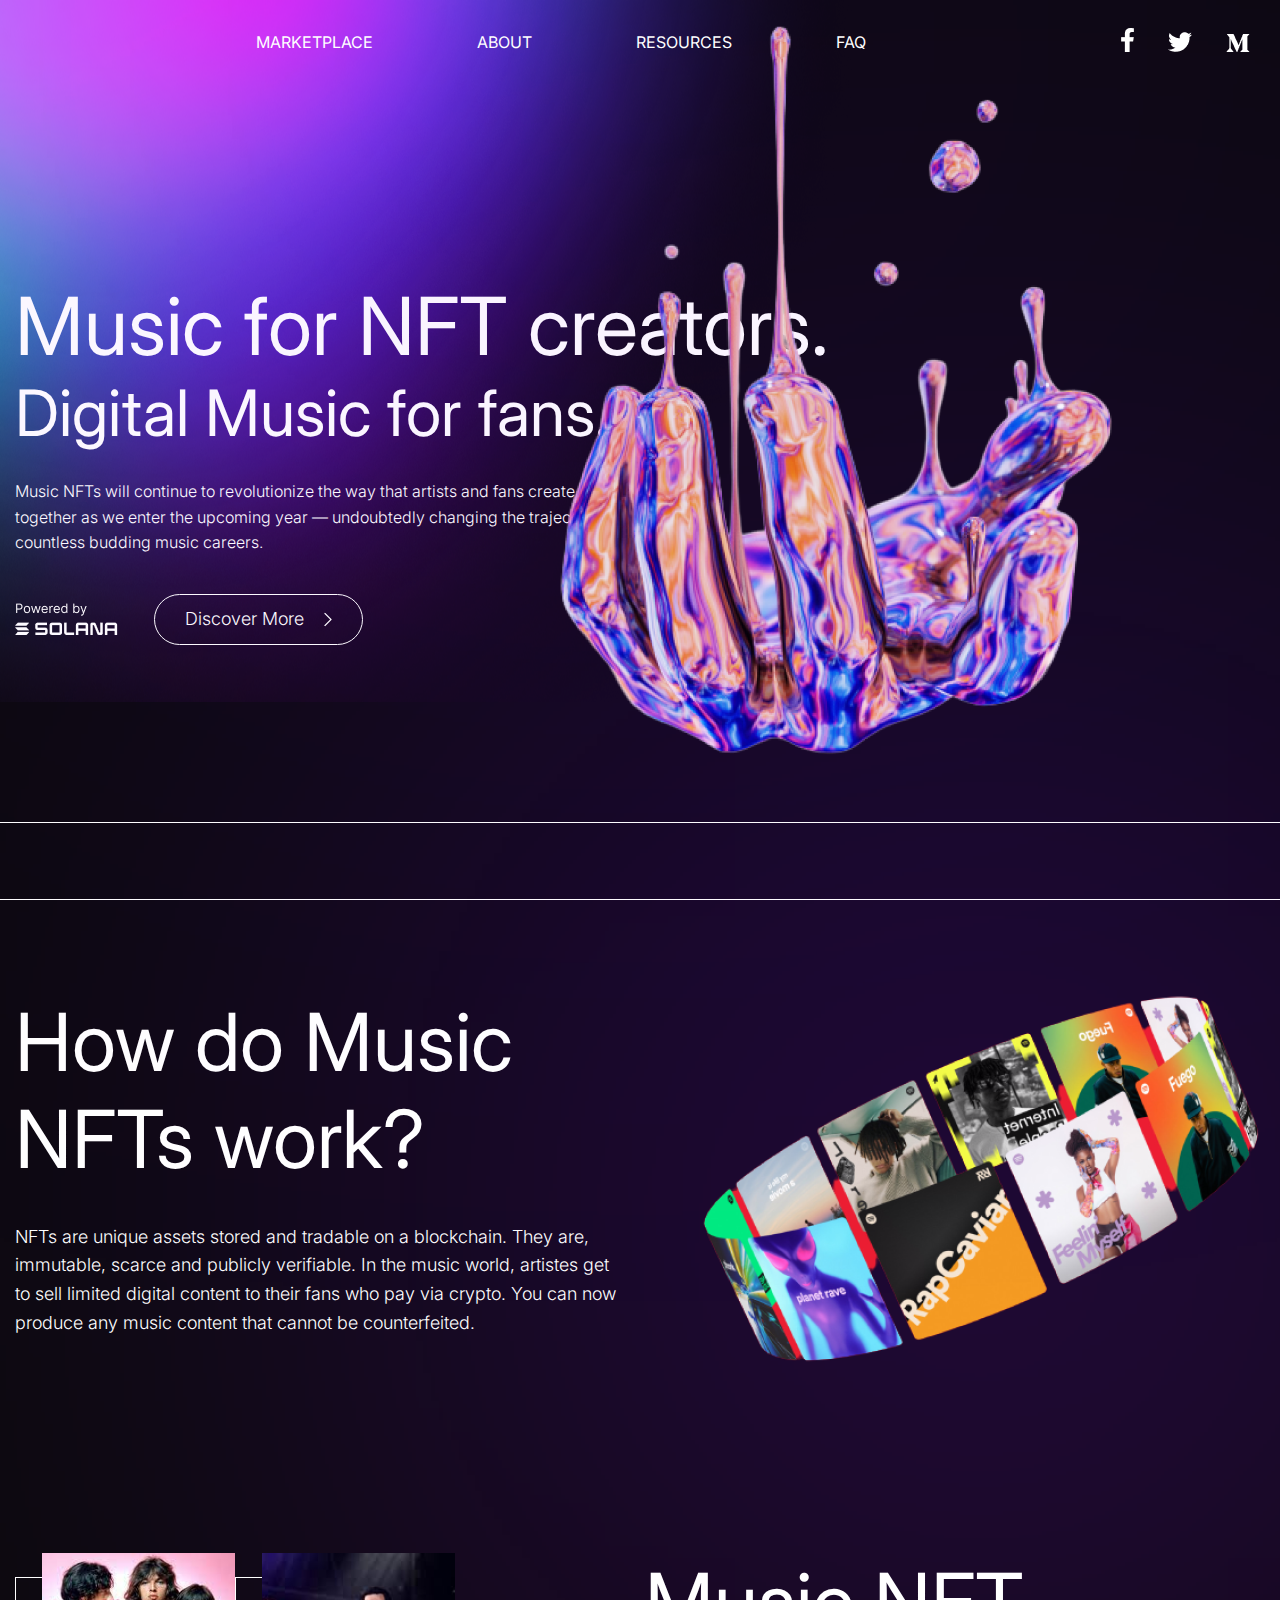
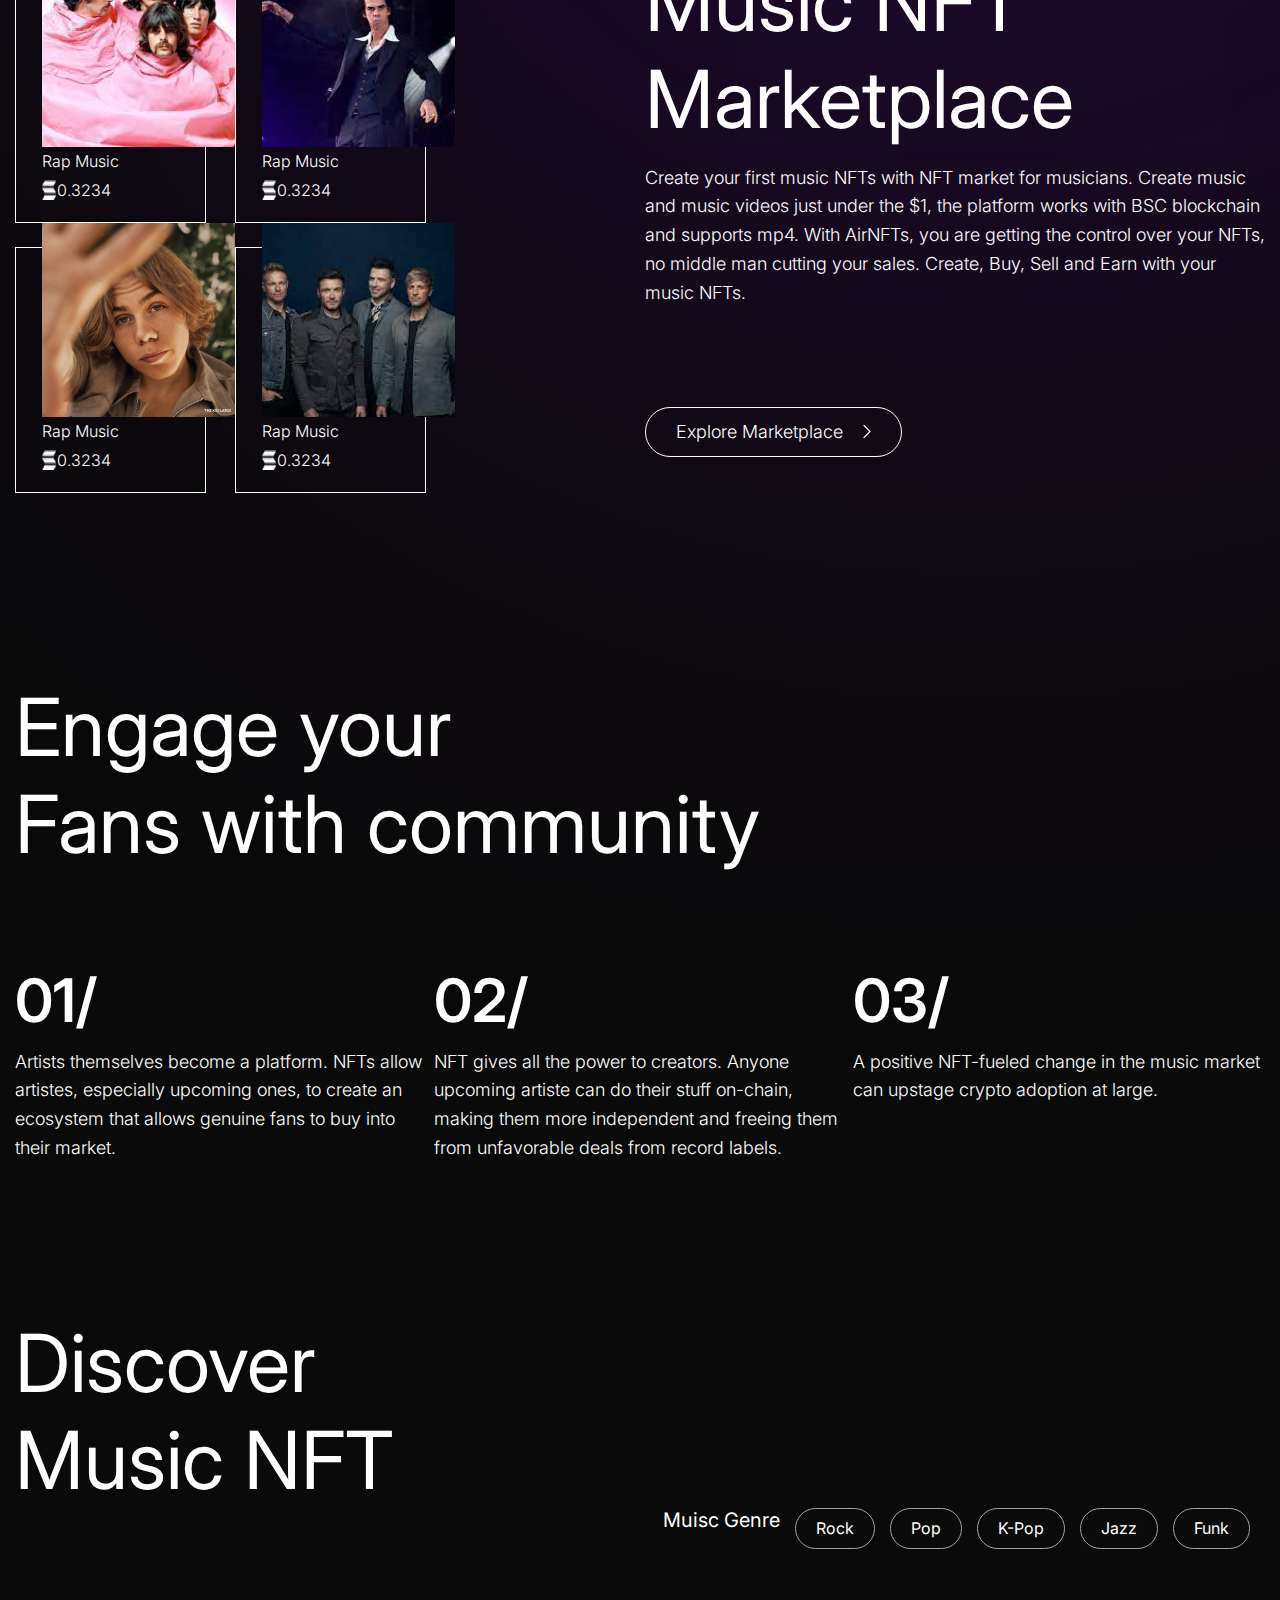
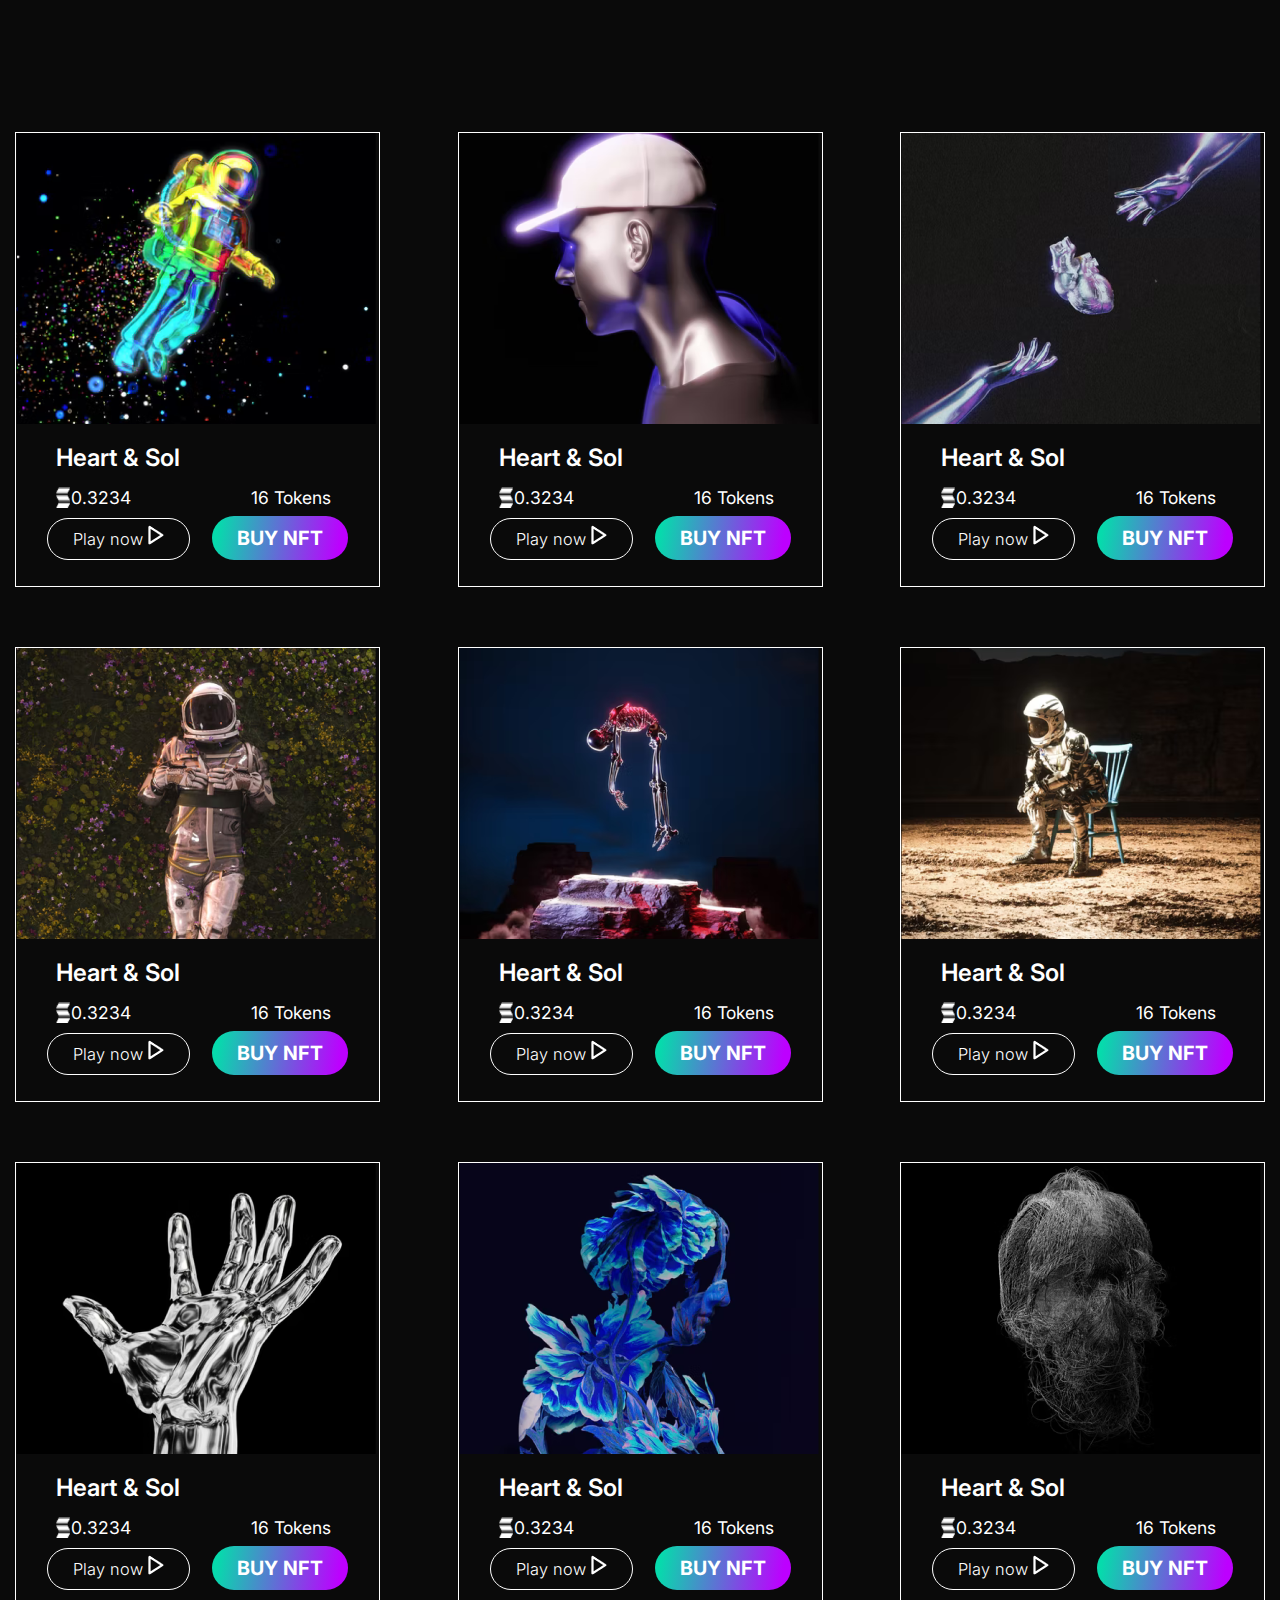
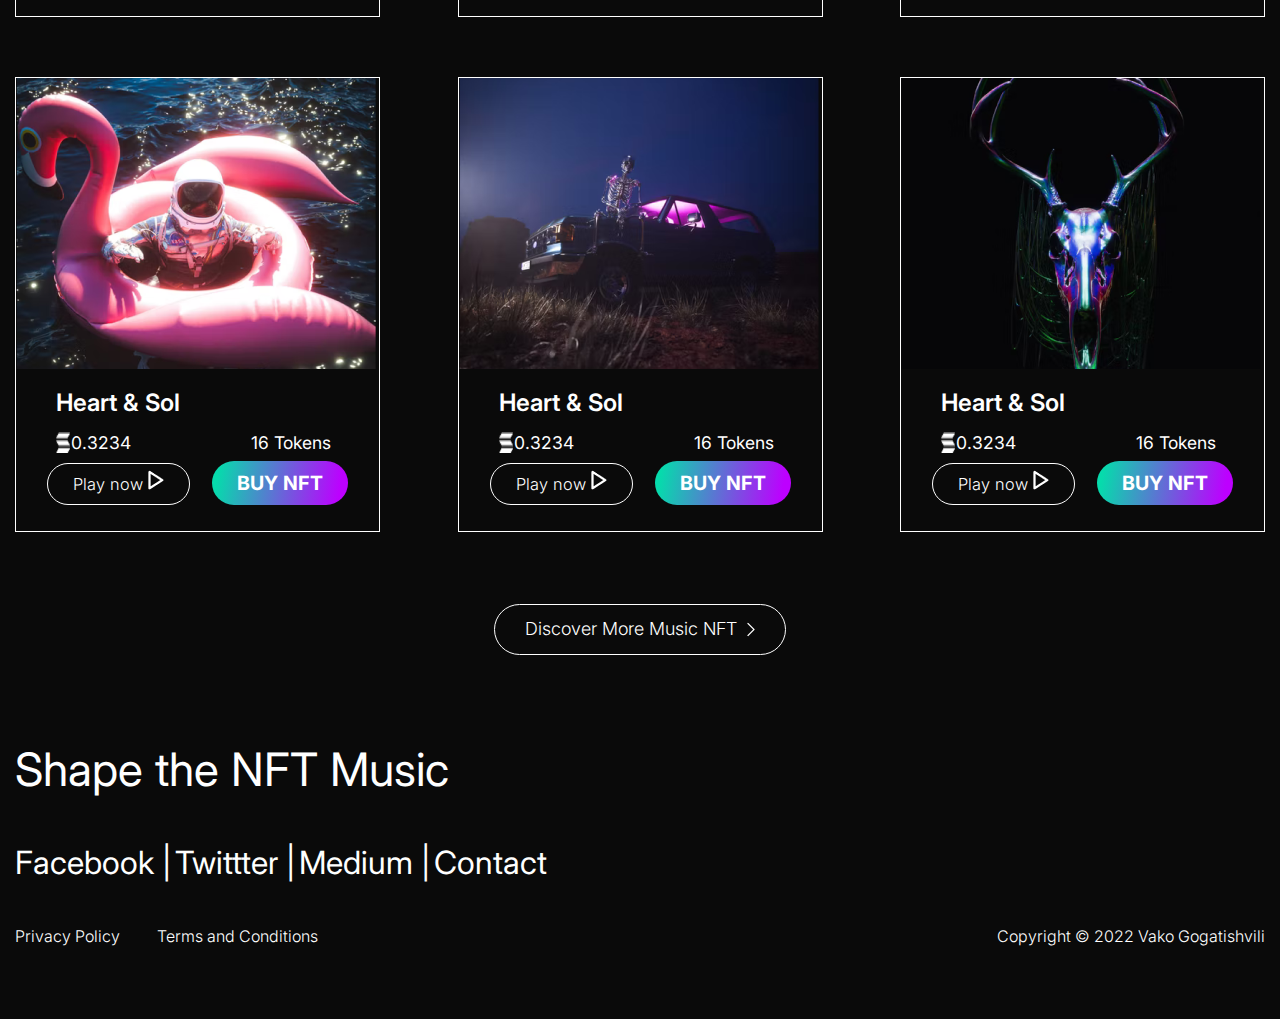
==== index.html @ 3e4a4a6d "landingpage" ====
<!DOCTYPE html>
<html lang="en">

<head>
    <meta charset="UTF-8">
    <meta http-equiv="X-UA-Compatible" content="IE=edge">
    <meta name="viewport" content="width=device-width, initial-scale=1.0">
    <link rel="stylesheet" href="/css/style.css">
    <link
        href="https://fonts.googleapis.com/css2?family=Inter:wght@300;400;600&family=Poppins:wght@400;600&display=swap"
        rel="stylesheet">
    <title>NFT Marketplace</title>
</head>

<body>
    <header class="header">
        <div class="container">
            <div class="header__inner">
                <div class="img">
                    <a href="">
                        
                    </a>
                </div>
                <nav class="menu">
                    <div class="menu__list">
                        <li class="menu__list-item">
                            <a class="menu__list-link" href="/marketplace.html">Marketplace</a>
                        </li>
                        <li class="menu__list-item">
                            <a class="menu__list-link" href="">About</a>
                        </li>
                        <li class="menu__list-item">
                            <a class="menu__list-link" href="">Resources</a>
                        </li>
                        <li class="menu__list-item">
                            <a class="menu__list-link" href="">FAQ</a>
                        </li>
                    </div>
                </nav>
                <div class="header__icons">
                    <a href="" class="header__icons-link">
                        <img src="/images/social-fb.png" alt="">
                    </a>
                    <a href="" class="header__icons-link">
                        <img src="/images/sofiacl-twitter.png" alt="">
                    </a>
                    <a href="" class="header__icons-link">
                        <img src="/images/social-m.png" alt="">
                    </a>
                </div>
            </div>
        </div>
    </header>
    <section class="intro">
        <div class="intro__bg">
        </div>
        <div class="container">
            <div class="intro__inner">
                <div class="intro__content">
                    <h2 class="intro__content-title">Music for NFT creators.</h2>
                    <h3 class="intro__content-title-2">Digital Music for fans.</h3>
                    <p class="intro__content-text">Music NFTs will continue to revolutionize the way that artists and
                        fans create community <br> together as we enter the upcoming year — undoubtedly changing the
                        trajectory of <br> countless budding music careers. </p>
                    <div class="intro__content-links">
                        <a class="intro__content-links-explore" href="#"><img src="/images/Solanavector1.png"
                                alt=""></a>
                        <a class="intro__content-links-discover" href="#">Discover More
                            <img class="intro__content-links-img" src="/images/Vector.png" alt=""></a>
                    </div>
                </div>
                <div class="intro__img">
                    <img class="intro__img-item" src="/images/intro-img.png" alt="intro-img">
                </div>
            </div>
        </div>
    </section>
    <section class="musicnft">
        <div class="marquee">
            <div class="marquee__inner">
                <p class="marquee__text">new way to reach the new fan <img src="/images/Globe2.png" alt="">
                    new way to reach the new fan <img src="/images/Globe2.png" alt="">
                    new way to reach the new fan <img src="/images/Globe2.png" alt="">
                </p>
            </div>
        </div>
        <div class="container">
            <div class="musicnft__inner">
                <div class="musicnft__content">
                    <h1 class="musicnft__content-title">How do Music NFTs work?</h1>
                    <p class="musicnft__content-text">NFTs are unique assets stored and tradable on a blockchain. They
                        are, immutable, scarce and publicly verifiable. In the music world, artistes get to sell limited
                        digital content to their fans who pay via crypto. You can now produce any music content that
                        cannot be counterfeited.</p>
                </div>
                <div class="musicnft__img">
                    <div class="music-wrap">
                        <div class="musicnft__img-item">
                            <img src="/images/section2-img.png" alt="">
                        </div>
                    </div>
                </div>
            </div>
        </div>
    </section>
    <section class="explore">
        <div class="container prodmain">
            <div class="explore__inner">
                <div class="prods-one">
                    <div class="prodWrap">
                        <div class="whiteBoxInner">
                            <div class="imgDiv">
                                <img src="./images/section2-img-1.png" alt="">
                            </div>
                            <div class="pricing">
                                <p>Rap Music</p>
                                <span><img src="./images/Solana-vector.png" alt="">
                                    <p>0.3234</p>
                                </span>
                            </div>
                        </div>
                        <div class="whiteBox">
                        </div>
                    </div>
                    <div class="prodWrap">
                        <div class="whiteBoxInner">
                            <div class="imgDiv">
                                <img src="./images/section2-img-3.png" alt="">
                            </div>
                            <div class="pricing">
                                <p>Rap Music</p>
                                <span><img src="./images/Solana-vector.png" alt="">
                                    <p>0.3234</p>
                                </span>
                            </div>
                        </div>
                        <div class="whiteBox">
                        </div>
                    </div>
                </div>
                <div class="prods-two">
                    <div class="prodWrap">
                        <div class="whiteBoxInner">
                            <div class="imgDiv">
                                <img src="./images/section2-img-2.png" alt="">
                            </div>
                            <div class="pricing">
                                <p>Rap Music</p>
                                <span><img src="./images/Solana-vector.png" alt="">
                                    <p>0.3234</p>
                                </span>
                            </div>
                        </div>
                        <div class="whiteBox">
                        </div>
                    </div>
                    <div class="prodWrap">
                        <div class="whiteBoxInner">
                            <div class="imgDiv">
                                <img src="./images/section2-img-4.png" alt="">
                            </div>
                            <div class="pricing">
                                <p>Rap Music</p>
                                <span><img src="./images/Solana-vector.png" alt="">
                                    <p>0.3234</p>
                                </span>
                            </div>
                        </div>
                        <div class="whiteBox">
                        </div>
                    </div>
                </div>
            </div>
            <div class="explore__content">
                <h1 class="explore__content-title">Music NFT Marketplace</h1>
                <p class="explore__content-text">Create your first music NFTs with NFT market for musicians. Create
                    music and music videos just under the $1, the platform works with BSC blockchain and supports mp4.
                    With AirNFTs, you are getting the control over your NFTs, no middle man cutting your sales. Create,
                    Buy, Sell and Earn with your music NFTs.</p>
                <div class="explore__content-link">
                    <a href="" class="explore__content-link-expl">Explore Marketplace <img src="/images/Vector.png"
                            alt=""></a>
                </div>
            </div>

        </div>
    </section>
    <section class="community">
        <div class="container">
            <div class="community__inner">
                <h2 class="community__title">Engage your <br> Fans with community</h2>
                <div class="community__items">
                    <div class="community__item">
                        <h2 class="community__item-title">01/</h2>
                        <p class="community__item-text">Artists themselves become a platform. NFTs allow artistes,
                            especially upcoming ones, to create an ecosystem that allows genuine fans to buy into their
                            market.</p>
                    </div>
                    <div class="community__item">
                        <h2 class="community__item-title">02/</h2>
                        <p class="community__item-text">NFT gives all the power to creators. Anyone upcoming artiste can
                            do their stuff on-chain, making them more independent and freeing them from unfavorable
                            deals from record labels.</p>
                    </div>
                    <div class="community__item">
                        <h2 class="community__item-title">03/</h2>
                        <p class="community__item-text">A positive NFT-fueled change in the music market can upstage
                            crypto adoption at large.</p>
                    </div>
                </div>
            </div>
        </div>
    </section>
    <section class="market">
        <div class="container">
            <div class="market__inner">
                <h2 class="market__title">Discover <br> Music NFT</h2>

                <div class="market__genre-buttons">
                    <h4 class="music__genre-title">Muisc Genre</h4>
                    <a class="market__genre-link" href="">Rock</a>
                    <a class="market__genre-link" href="">Pop</a>
                    <a class="market__genre-link" href="">K-Pop</a>
                    <a class="market__genre-link" href="">Jazz</a>
                    <a class="market__genre-link" href="">Funk</a>
                </div>
                <div class="market__product-wrap">
                    <div class="market__product-box">
                        <div class="market__product-img">
                            <img src="/images/market-1.png" alt="">
                        </div>
                            <p class="market__product-box-title">Heart & Sol</p>
                        <div class="market__product-pricing">
                            <span><img src="/images/Solana-vector.png" alt="">
                                <p>0.3234</p>
                                <a href="">16 Tokens</a>
                            </span>
                        </div>

                        <div class="market__product-buttons">
                            <a href="" class="market__product-buttons-buy">Play now <img src="/images/Playnow-vector.png" alt=""></a>
                            <a href="" class="market__product-buttons-play">BUY NFT</a>
                        </div>
                    </div>
                    <div class="market__product-box">
                        <div class="market__product-img">
                            <img src="/images/market-2.png" alt="">
                        </div>
                            <p class="market__product-box-title">Heart & Sol</p>
                        <div class="market__product-pricing">
                            <span><img src="/images/Solana-vector.png" alt="">
                                <p>0.3234</p>
                                <a href="">16 Tokens</a>
                            </span>
                        </div>

                        <div class="market__product-buttons">
                            <a href="" class="market__product-buttons-buy">Play now <img src="/images/Playnow-vector.png" alt=""></a>
                            <a href="" class="market__product-buttons-play">BUY NFT</a>
                        </div>
                    </div>
                    <div class="market__product-box">
                        <div class="market__product-img">
                            <img src="/images/market-3.png" alt="">
                        </div>
                            <p class="market__product-box-title">Heart & Sol</p>
                        <div class="market__product-pricing">
                            <span><img src="/images/Solana-vector.png" alt="">
                                <p>0.3234</p>
                                <a href="">16 Tokens</a>
                            </span>
                        </div>

                        <div class="market__product-buttons">
                            <a href="" class="market__product-buttons-buy">Play now <img src="/images/Playnow-vector.png" alt=""></a>
                            <a href="" class="market__product-buttons-play">BUY NFT</a>
                        </div>
                    </div>
                    <div class="market__product-box">
                        <div class="market__product-img">
                            <img src="/images/market-4.png" alt="">
                        </div>
                            <p class="market__product-box-title">Heart & Sol</p>
                        <div class="market__product-pricing">
                            <span><img src="/images/Solana-vector.png" alt="">
                                <p>0.3234</p>
                                <a href="">16 Tokens</a>
                            </span>
                        </div>

                        <div class="market__product-buttons">
                            <a href="" class="market__product-buttons-buy">Play now <img src="/images/Playnow-vector.png" alt=""></a>
                            <a href="" class="market__product-buttons-play">BUY NFT</a>
                        </div>
                    </div>
                    <div class="market__product-box">
                        <div class="market__product-img">
                            <img src="/images/market-5.png" alt="">
                        </div>
                            <p class="market__product-box-title">Heart & Sol</p>
                        <div class="market__product-pricing">
                            <span><img src="/images/Solana-vector.png" alt="">
                                <p>0.3234</p>
                                <a href="">16 Tokens</a>
                            </span>
                        </div>

                        <div class="market__product-buttons">
                            <a href="" class="market__product-buttons-buy">Play now <img src="/images/Playnow-vector.png" alt=""></a>
                            <a href="" class="market__product-buttons-play">BUY NFT</a>
                        </div>
                    </div>
                    <div class="market__product-box">
                        <div class="market__product-img">
                            <img src="/images/market-6.png" alt="">
                        </div>
                            <p class="market__product-box-title">Heart & Sol</p>
                        <div class="market__product-pricing">
                            <span><img src="/images/Solana-vector.png" alt="">
                                <p>0.3234</p>
                                <a href="">16 Tokens</a>
                            </span>
                        </div>

                        <div class="market__product-buttons">
                            <a href="" class="market__product-buttons-buy">Play now <img src="/images/Playnow-vector.png" alt=""></a>
                            <a href="" class="market__product-buttons-play">BUY NFT</a>
                        </div>
                    </div>
                    <div class="market__product-box">
                        <div class="market__product-img">
                            <img src="/images/market-7.png" alt="">
                        </div>
                            <p class="market__product-box-title">Heart & Sol</p>
                        <div class="market__product-pricing">
                            <span><img src="/images/Solana-vector.png" alt="">
                                <p>0.3234</p>
                                <a href="">16 Tokens</a>
                            </span>
                        </div>

                        <div class="market__product-buttons">
                            <a href="" class="market__product-buttons-buy">Play now <img src="/images/Playnow-vector.png" alt=""></a>
                            <a href="" class="market__product-buttons-play">BUY NFT</a>
                        </div>
                    </div>
                    <div class="market__product-box">
                        <div class="market__product-img">
                            <img src="/images/market-8.png" alt="">
                        </div>
                            <p class="market__product-box-title">Heart & Sol</p>
                        <div class="market__product-pricing">
                            <span><img src="/images/Solana-vector.png" alt="">
                                <p>0.3234</p>
                                <a href="">16 Tokens</a>
                            </span>
                        </div>

                        <div class="market__product-buttons">
                            <a href="" class="market__product-buttons-buy">Play now <img src="/images/Playnow-vector.png" alt=""></a>
                            <a href="" class="market__product-buttons-play">BUY NFT</a>
                        </div>
                    </div>
                    <div class="market__product-box">
                        <div class="market__product-img">
                            <img src="/images/market-9.png" alt="">
                        </div>
                            <p class="market__product-box-title">Heart & Sol</p>
                        <div class="market__product-pricing">
                            <span><img src="/images/Solana-vector.png" alt="">
                                <p>0.3234</p>
                                <a href="">16 Tokens</a>
                            </span>
                        </div>

                        <div class="market__product-buttons">
                            <a href="" class="market__product-buttons-buy">Play now <img src="/images/Playnow-vector.png" alt=""></a>
                            <a href="" class="market__product-buttons-play">BUY NFT</a>
                        </div>
                    </div>
                    <div class="market__product-box">
                        <div class="market__product-img">
                            <img src="/images/market-10.png" alt="">
                        </div>
                            <p class="market__product-box-title">Heart & Sol</p>
                        <div class="market__product-pricing">
                            <span><img src="/images/Solana-vector.png" alt="">
                                <p>0.3234</p>
                                <a href="">16 Tokens</a>
                            </span>
                        </div>

                        <div class="market__product-buttons">
                            <a href="" class="market__product-buttons-buy">Play now <img src="/images/Playnow-vector.png" alt=""></a>
                            <a href="" class="market__product-buttons-play">BUY NFT</a>
                        </div>
                    </div>
                    <div class="market__product-box">
                        <div class="market__product-img">
                            <img src="/images/market-11.png" alt="">
                        </div>
                            <p class="market__product-box-title">Heart & Sol</p>
                        <div class="market__product-pricing">
                            <span><img src="/images/Solana-vector.png" alt="">
                                <p>0.3234</p>
                                <a href="">16 Tokens</a>
                            </span>
                        </div>

                        <div class="market__product-buttons">
                            <a href="" class="market__product-buttons-buy">Play now <img src="/images/Playnow-vector.png" alt=""></a>
                            <a href="" class="market__product-buttons-play">BUY NFT</a>
                        </div>
                    </div>
                    <div class="market__product-box">
                        <div class="market__product-img">
                            <img src="/images/market-12.png" alt="">
                        </div>
                            <p class="market__product-box-title">Heart & Sol</p>
                        <div class="market__product-pricing">
                            <span><img src="/images/Solana-vector.png" alt="">
                                <p>0.3234</p>
                                <a href="">16 Tokens</a>
                            </span>
                        </div>

                        <div class="market__product-buttons">
                            <a href="" class="market__product-buttons-buy">Play now <img src="/images/Playnow-vector.png" alt=""></a>
                            <a href="" class="market__product-buttons-play">BUY NFT</a>
                        </div>
                    </div>

                </div>
                <div class="market__product-button">
                    <a class="market__product-button-more" href="">Discover More Music NFT <img src="/images/Vector.png" alt=""></a>
                </div>
            </div>
        </div>
    </section>
    <footer class="footer">
        <div class="container">
            <div class="footer__nav">
                <h1 class="footer__title">Shape the NFT Music</h1>
                <div class="footer__nav-col">
                    <a class="footer__nav-links" href="">Facebook |</a>
                    <a class="footer__nav-links" href="">Twittter |</a>
                    <a class="footer__nav-links" href="">Medium |</a>
                    <a class="footer__nav-links" href="">Contact</a>
                </div>
                <div class="footer__nav-text">
                    <p href="" class="footer__nav-text-col">Privacy Policy</p>
                    <p href="" class="footer__nav-text-col">Terms and Conditions</p>
                    <p class="push">Copyright © 2022 Vako Gogatishvili</p>
                </div>
                
            </div>
        </div>
    </footer>
</body>

</html>
---- css/style.css ----
body {
    font-family: 'Inter', sans-serif;
    font-weight: 300;
    font-size: 16px;
    color: #FFFFFF;
    background: #0A0A0A;

}

*,
*::after,
*::before {
    margin: 0;
    padding: 0;
    box-sizing: border-box;
}

.container {
    
    width: 100%;
    max-width: 1400px;
    padding: 0 15px;
    margin: 0 auto;
}

.header {
    
    position: absolute;
    top: 0;
    left: 0;
    right: 0;
    padding: 28px 0;
    z-index: 1;
}
.header::after {
        content: '';
        position: absolute;
        left: 0;
        top: 0;
        width: 100%;
        height: 100%;
        z-index: -1;
        background: linear-gradient(180deg, #2603fb 0%, #dc06ff 100%);
        filter: blur(1000px);
}

.header__inner {
    display: flex;
    justify-content: space-between;
    align-items: center;
}



.menu__list {
    list-style: none;
    display: flex;
}

.menu__list-item {
    position: relative;
    margin: 0 52px;
    display: flex;
    align-items: center;
}

.menu__list-link {
    position: relative;
    font-style: normal;
    font-weight: 400;
    font-size: 16px;
    line-height: 19px;
    text-transform: uppercase;
    text-decoration: none;
    color: #FFFFFF;
}

.header__icons-link {
    margin: 0 15px;
    align-items: center;
}

.header__icons a {
text-decoration: none;
}

.intro {
    position: relative;

}

.intro__bg {
    position: absolute;
    top: 0;
    right: 0;
    left: 0;
    bottom: 0;
    z-index: -1;
    background-image: url(/images/asf.png);
    background-repeat: no-repeat;
}

.intro__inner {
    display: flex;
    z-index: 2;
}

.intro__content {
    margin: 277px 0 57px 0;
    max-width: 890px;
}

.intro__content-links {
    display: flex;
    align-items: center;
}

.intro__img {
    position: absolute;
    right: 11%;
    top: auto;
}

.intro__content-title {
    font-style: normal;
    font-weight: 400;
    font-size: 80px;
    line-height: 97px;
    color: #FFFFFF;
}

.intro__content-title-2 {
    font-style: normal;
    font-weight: 400;
    font-size: 64px;
    line-height: 77px;

    color: #FFFFFF;

}

.intro__content-text {
    margin: 28px 0 38px;
    font-style: normal;
    font-weight: 300;
    font-size: 16px;
    line-height: 160%;
    /* or 26px */


    color: #FFFFFF;
}

.intro__content-links {
    display: flex;
    align-items: center;
}

.intro__content-links-discover {

    margin-left: 36px;
    display: flex;
    align-items: center;
    font-style: normal;
    font-weight: 300;
    font-size: 18px;
    line-height: 160%;
    text-decoration: none;
    color: #FFFFFF;
    padding: 10px 30px;
    border: 1px solid #FFFFFF;
    box-sizing: border-box;
    border-radius: 50px;
    transition: all .9s;
}

.intro__content-links-discover:hover {
    background: linear-gradient(99.74deg, #06DBAC 5.23%, #BD00FF 92.7%);
    border-radius: 50px;
    transform: translateY(-10px);
    transition: all .9s;
}

.intro__content-links-discover img {
    color: #FFFFFF;
    margin-left: 20px;

}

/****************** MUSIC NFT ****************/

.musicnft {
    margin-top: 120px;
}

.marquee {
    border: 1px solid #FFFFFF;
    border-right: none;
    border-left: none;

}

.marquee__inner {
    height: 76px;
    overflow: hidden;
    position: relative;

    font-family: 'Inter';
    font-style: normal;
    font-weight: 300;
    font-size: 24px;
    line-height: 29px;

    text-transform: uppercase;

    color: #FFFFFF;

}

.marquee__text {
    display: inline;
    position: absolute;
    width: 100%;
    height: 100%;
    margin: 0;
    line-height: 50px;

    display: flex;
    align-items: center;
    -moz-transform: translateX(100%);
    -webkit-transform: translateX(100%);
    transform: translateX(100%);

    -moz-animation: scroll-left 10s linear infinite;
    -webkit-animation: scroll-left 10s linear infinite;
    animation: scroll-left 10s linear infinite;
}

.marquee__text img {
    margin: 0 20px 0 20px;
}

@-moz-keyframes scroll-left {
    0% {
        -moz-transform: translateX(100%);
    }

    100% {
        -moz-transform: translateX(-100%);
    }
}

@-webkit-keyframes scroll-left {
    0% {
        -webkit-transform: translateX(100%);
    }

    100% {
        -webkit-transform: translateX(-100%);
    }
}

@keyframes scroll-left {
    0% {
        -moz-transform: translateX(100%);
        /* Browser bug fix */
        -webkit-transform: translateX(100%);
        /* Browser bug fix */
        transform: translateX(100%);
    }

    100% {
        -moz-transform: translateX(-100%);
        /* Browser bug fix */
        -webkit-transform: translateX(-100%);
        /* Browser bug fix */
        transform: translateX(-100%);
    }
}

.musicnft__inner {
    display: flex;
    z-index: 1;

}

.musicnft__content {
    margin-top: 93px;
    max-width: 1320px;
    position: relative;

}

.musicnft__content-title {
    font-style: normal;
    font-weight: 400;
    font-size: 80px;
    line-height: 97px;

    color: #FFFFFF;
}

.musicnft__content-text {
    max-width: 608px;
    margin: 36px 0 40px;

    font-style: normal;
    font-weight: 300;
    font-size: 18px;
    line-height: 160%;
    color: #FFFFFF;

}

.musicnft__img-item {
  /* padding-right: 72px; /
  transform: rotate(-22.54deg);

  / background-image: url(''), linear-gradient(180deg, #2603fb 0%, #dc06ff 100%); /
  / filter: blur(500px); */
  position: relative;


}
.musicnft__img-item::after {
  content: '';
  position: absolute;
  left: 0;
  top: 0;
  width: 100%;
  height: 100%;
  z-index: -1;
  background: linear-gradient(180deg, #2603fb 0%, #dc06ff 100%);
  filter: blur(1000px);
}

.music-wrap {
    /*background-image: url("../images/section2-img.png");*/
    height: 100%;

}

/*****************EXPLORE NFT **************/
.explore {

    position: relative;
    padding: 81px 0 185px;
}

.explore__content {
    max-width: 620px;
}

.explore__content-title {
    font-style: normal;
    font-weight: 400;
    font-size: 80px;
    line-height: 97px;

    color: #FFFFFF;
}

.explore__content-text {
    margin: 17px 0 49px;
    font-style: normal;
    font-weight: 300;
    font-size: 18px;
    line-height: 160%;
    color: #FFFFFF;
}

.explore__content-link {
    padding-top: 50px;
    display: flex;
    align-items: center;
}

.explore__content-link-expl {

    display: flex;
    align-items: center;
    font-style: normal;
    font-weight: 300;
    font-size: 18px;
    line-height: 160%;
    text-decoration: none;
    color: #FFFFFF;
    padding: 10px 30px;
    border: 1px solid #FFFFFF;
    box-sizing: border-box;
    border-radius: 50px;
    transition: all .9s;
}

.explore__content-link-expl:hover {
    background: linear-gradient(99.74deg, #06DBAC 5.23%, #BD00FF 92.7%);
    border-radius: 50px;
    transform: translateY(-10px);
    transition: all .9s;
    border: 1px
}

.explore__content-link-expl img {
    color: #FFFFFF;
    margin-left: 20px;

}

.explore__inner {
    display: flex;
}

.explore__prod {
    width: 226px;
    height: 266px;
    border: 1px solid #FFFFFF;
    box-sizing: border-box;
    cursor: pointer;
    margin: 10px 15px;
}

.explore__prod-img:hover {
    transform: translateX(40px) translateY(-30px);
    transition: ease 1s;
}

.explore__des {
    text-align: start;
    padding: 15px;
}

.explore__des span {
    font-style: normal;
    font-weight: 600;
    font-size: 16px;
    line-height: 19px;

    color: #FFFFFF;
}

.explore__price {
    margin-top: 10px;
    font-style: normal;
    font-weight: 400;
    font-size: 16px;
    line-height: 19px;

    color: #FFFFFF;
}

.prodWrap {
    height: 270px;
    width: 220px;
    display: flex;
    align-items: end;
    position: relative;
}

.whiteBox {
    width: 191px;
    height: 246px;
    border: 1px #FFFF solid;
    position: relative;
}

.whiteBoxInner {
    position: absolute;
    z-index: 1;
    top: 0;
    right: 0;
    
}

.pricing span {
    display: flex;
    margin-top: 9px;
}


.imgDiv img {
    max-width: 100%;
}

.prodmain {
    display: flex;
    justify-content: space-between;
}


/******************** COMMUNITY ********************/



.community__title {
    font-style: normal;
    font-weight: 400;
    font-size: 80px;
    line-height: 97px;

    color: #FFFFFF;
}

.community__items {
    display: flex;
    justify-content: space-between;
    
}

.community__item {
    max-width: 412px;
    margin-top: 80px;
    
}
.community__item-title {
    font-style: normal;
    font-weight: 600;
    font-size: 60px;
    line-height: 160%;
    color: #FFFFFF;
}
.community__item-text {
    font-style: normal;
    font-weight: 300;
    font-size: 18px;
    line-height: 160%;
    color: #FFFFFF;
}



/************************** MARKET ********************/

.market {
    margin-top: 151px;
    position: relative;
    display: flex;
}


.market__title {
    font-style: normal;
    font-weight: 400;
    font-size: 80px;
    line-height: 97px;

    color: #FFFFFF;
}

.music__genre-title {
    margin-right: 15px;
    display: flex;
    text-align: center;
    font-style: normal;
    font-weight: 400;
    font-size: 20px;
    line-height: 24px;

    color: #FFFFFF;
}

.market__genre-link {
    padding: 10px 20px;
    margin-right: 15px;
    

    font-style: normal;
    font-weight: 400;
    font-size: 16px;
    line-height: 19px;
    text-decoration: none;

    border: 1px solid #A3A3A3;
    box-sizing: border-box;
    border-radius: 50px;
    transition: all .9s;

    color: #FFFFFF;
}


.market__genre-link:hover {
    background: #FFFFFF;
    color: #09AF55;
    transition: all .9s;
}

.market__genre-buttons {
    display: flex;
    justify-content: flex-end;
    
    
}

/*************************** ITEMS *************************/

.market__product-wrap {
    padding-top: 123px;

    display: flex;
    justify-content: space-between;
    flex-wrap: wrap;
}

.market__product-box {

    width: 365px;
    height: 455px;
    margin-top: 60px;

    border: 1.49803px solid #FFFFFF;
    box-sizing: border-box;
    position: relative;
}

.market__product-box-title {
    padding-top: 15px;
    margin-left: 40px;
    font-style: normal;
    font-weight: 600;
    font-size: 23.9686px;
    line-height: 29px;
    color: #FFFFFF;
}
.market__product-pricing a {
    margin-left: 120px;
    font-style: normal;
    font-weight: 400;
    font-size: 17.5034px;
    line-height: 21px;
    
    color: #FFFFFF;
    text-decoration: none;
}


.market__product-pricing span{
    padding: 15px 40px;
    display: flex;
    font-style: normal;
    font-weight: 400;
    font-size: 17.5034px;
    line-height: 21px;
    

    color: #FFFFFF;
}

.market__product-buttons {
    text-align: center;
}
.market__product-buttons-buy {
    margin-right: 18px;
    padding: 10px 25px;
    
    text-decoration: none;
    font-style: normal;
    font-weight: 300;
    font-size: 16.4094px;
    line-height: 160%;
    color: #FFFFFF;
    border: 1.09396px solid #FFFFFF;
    box-sizing: border-box;
    border-radius: 54.698px;
    justify-content: center;
    text-align: center;
    
}

.market__product-buttons-play {
    padding: 10px 25px;

    text-decoration: none;
    font-style: normal;
    font-weight: 700;
    font-size: 19.6913px;
    line-height: 160%;

    color: #FFFFFF;
    background: linear-gradient(99.74deg, #06DBAC 5.23%, #BD00FF 92.7%);
    border-radius: 54.698px;
    transition: all .9s;
}
.market__product-buttons-buy:hover {
    background: #FFFFFF;
    color: #09AF55;
    transition: all .9s;
}
.market__product-img {
    max-width: 100%;
    transition: all .9s;
}
.market__product-img:hover {
    transform: translateY(-60px) translateX(40px);
    
}
.market__product-button {
    padding-top: 72px;
    display: flex;
    justify-content: center;
}
.market__product-button-more {

    padding: 10px 30px;
    align-items: center;
    display: flex;

    text-decoration: none;
    font-style: normal;
    font-weight: 300;
    font-size: 18px;
    line-height: 160%;
    color: #FFFFFF;

    border: 1px solid #FFFFFF;
    box-sizing: border-box;
    border-radius: 50px;
    transition: all .9s;
}
.market__product-button-more:hover{
    background: linear-gradient(99.74deg, #06DBAC 5.23%, #BD00FF 92.7%);
    border-radius: 50px;
    transform: translateY(-10px);
    transition: all .9s;
}

.market__product-button-more img {
    justify-items: center;
    margin-left: 10px;
}
/************************ FOOOTER ****************/

.footer {
    position: relative;
    padding: 86px 0 73px;
}
.footer__nav {
    justify-content: space-between;
}
.footer__title {
    font-style: normal;
    font-weight: 400;
    font-size: 46px;
    line-height: 56px;
    /* identical to box height */


    color: #FFFFFF;
}
.footer__nav-links{
    text-decoration: none;

    font-style: normal;
    font-weight: 400;
    font-size: 32px;
    line-height: 39px;

    color: #FFFFFF;
}
.footer__nav-col {
    padding: 46px 0 44px 0;
    justify-content: space-between;
}

.footer__nav-text-col {
    margin-right: 37px;
    
}
.footer__nav-text {
    display: flex;
}

.push{
    margin-left: auto;
}
/********************* MARKETPLACE********************/
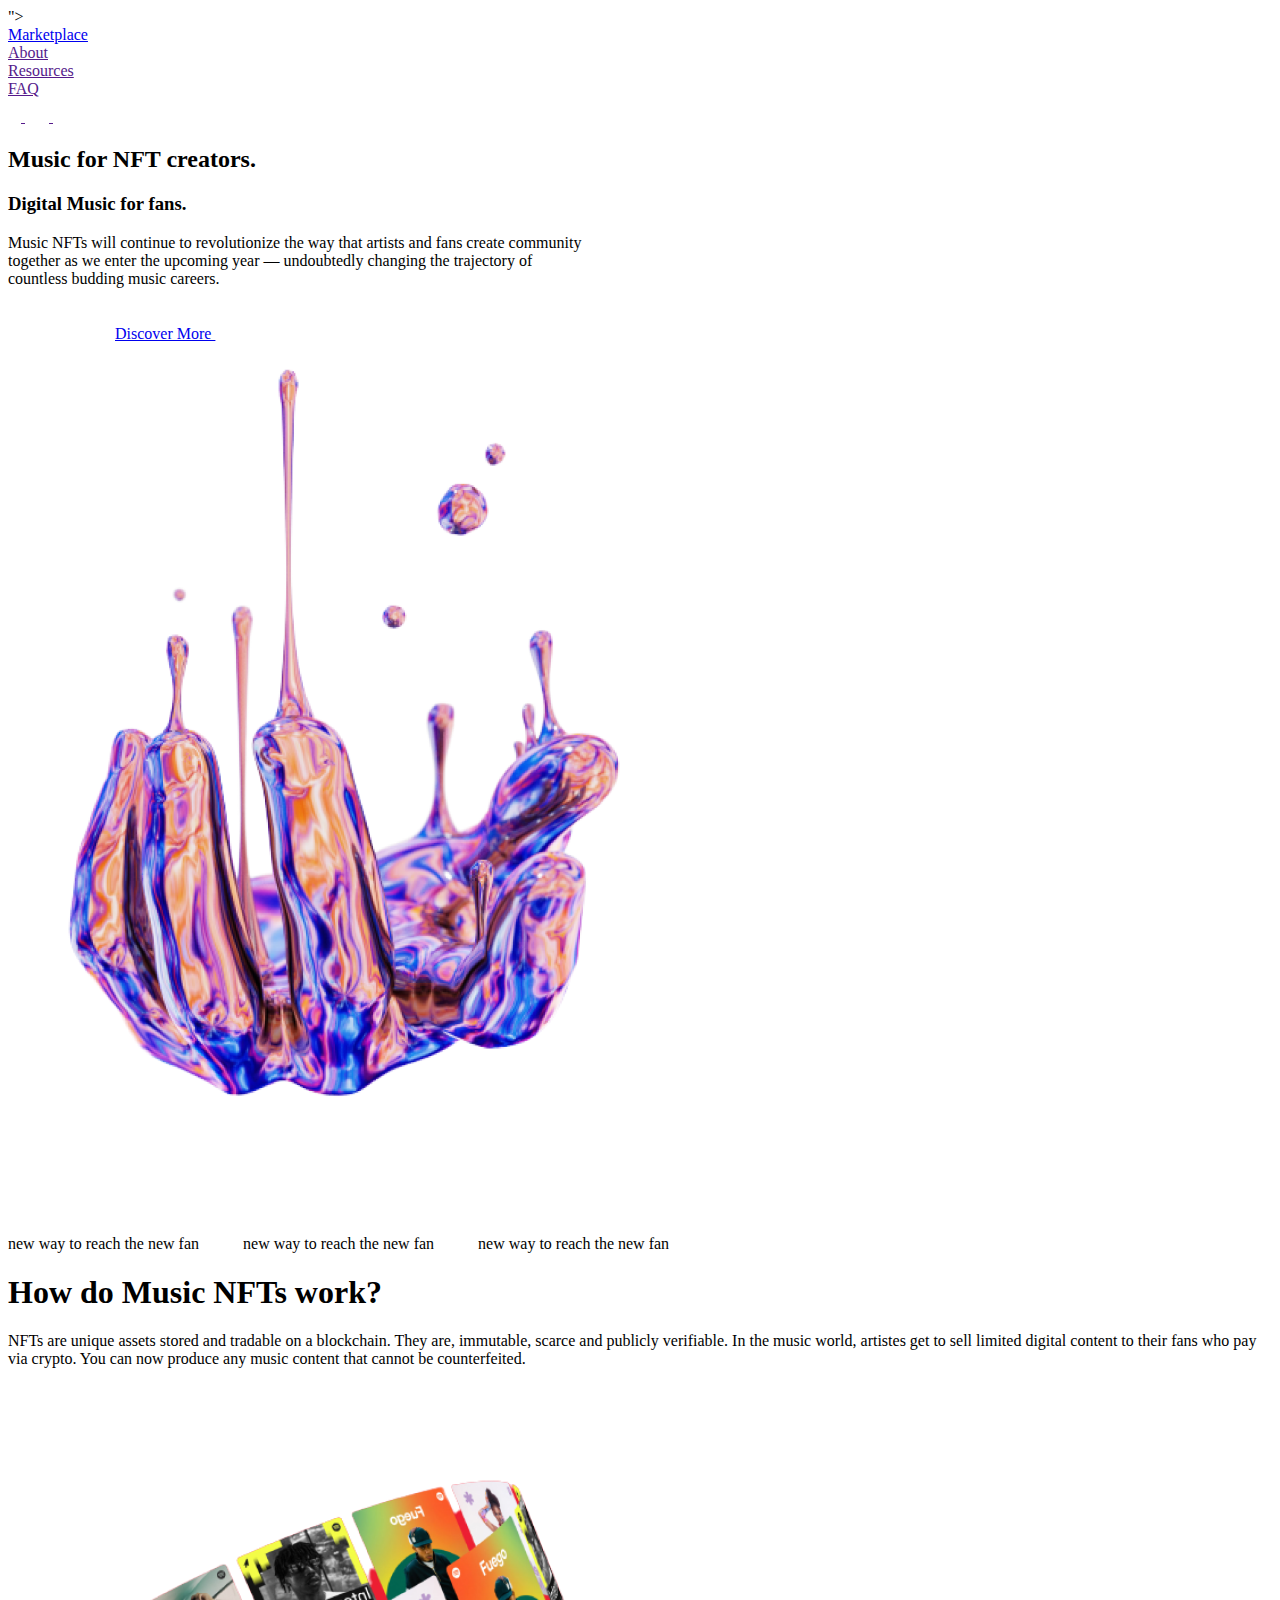
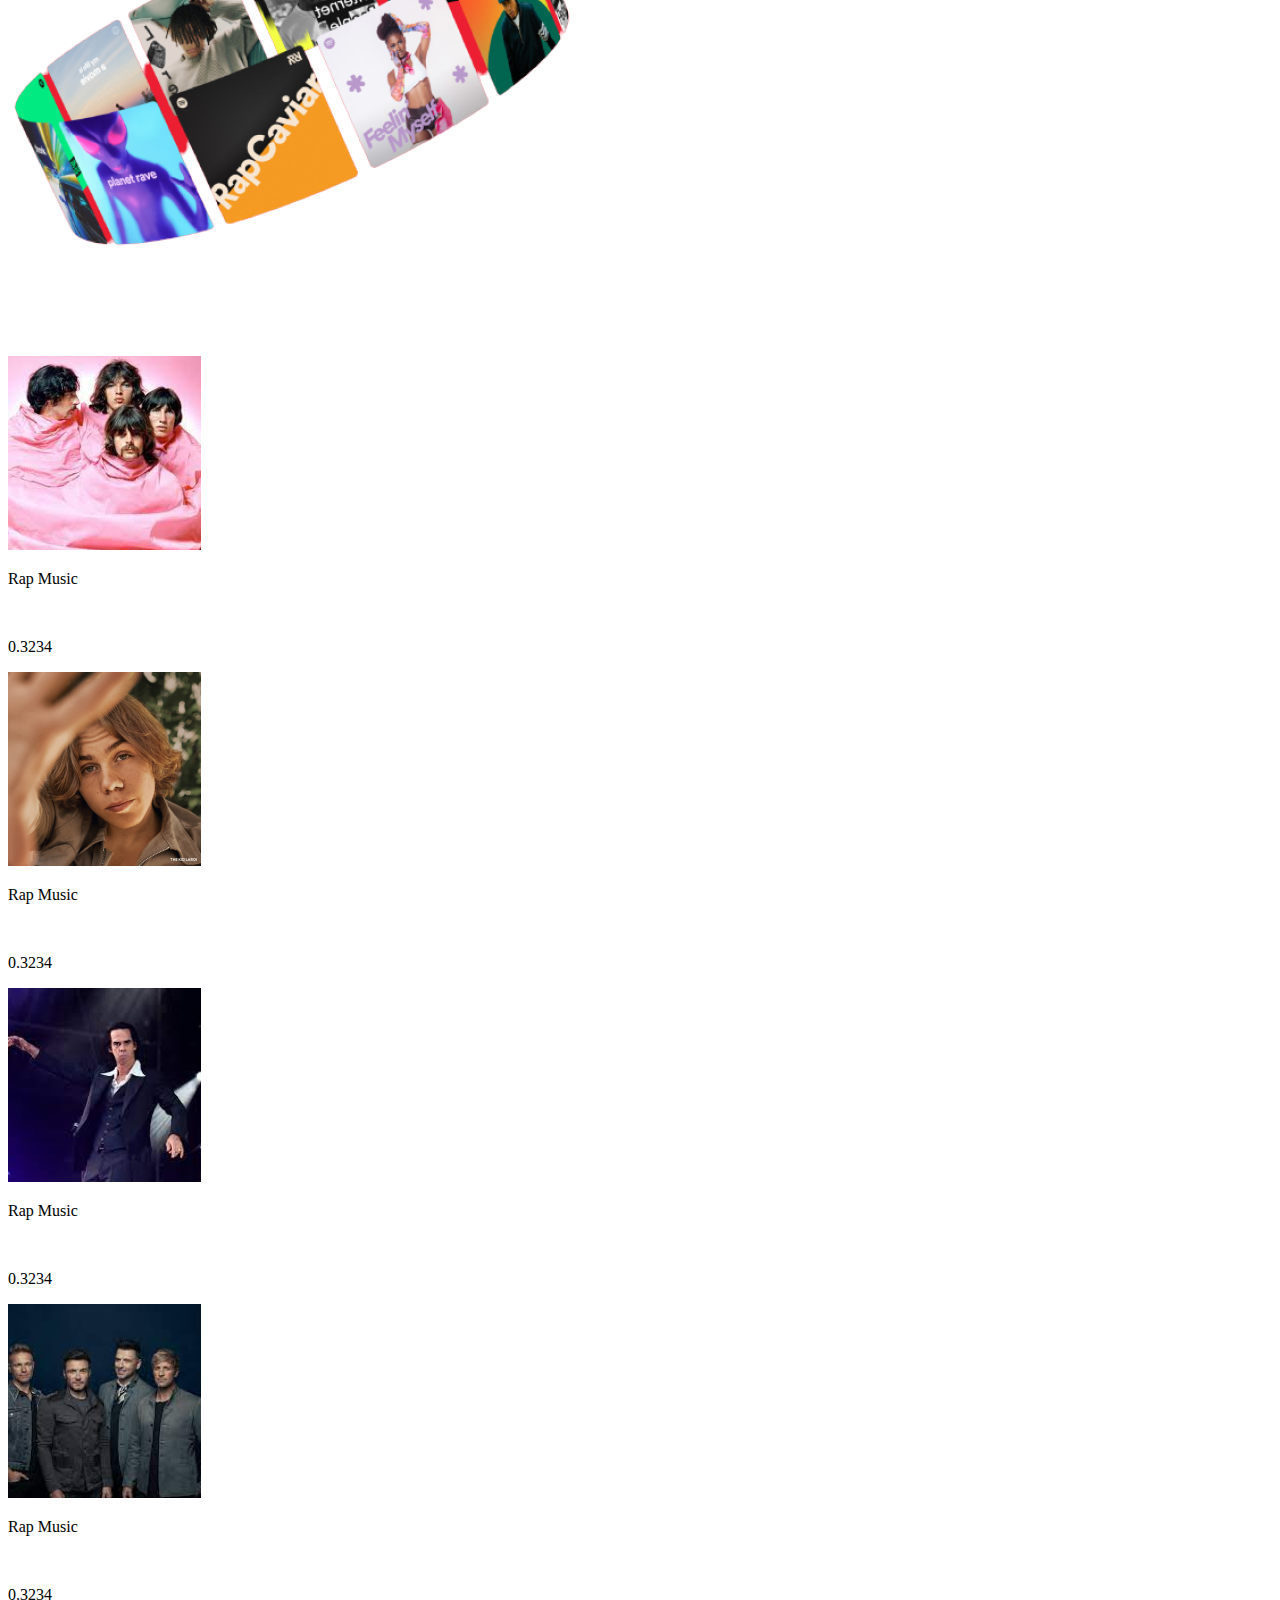
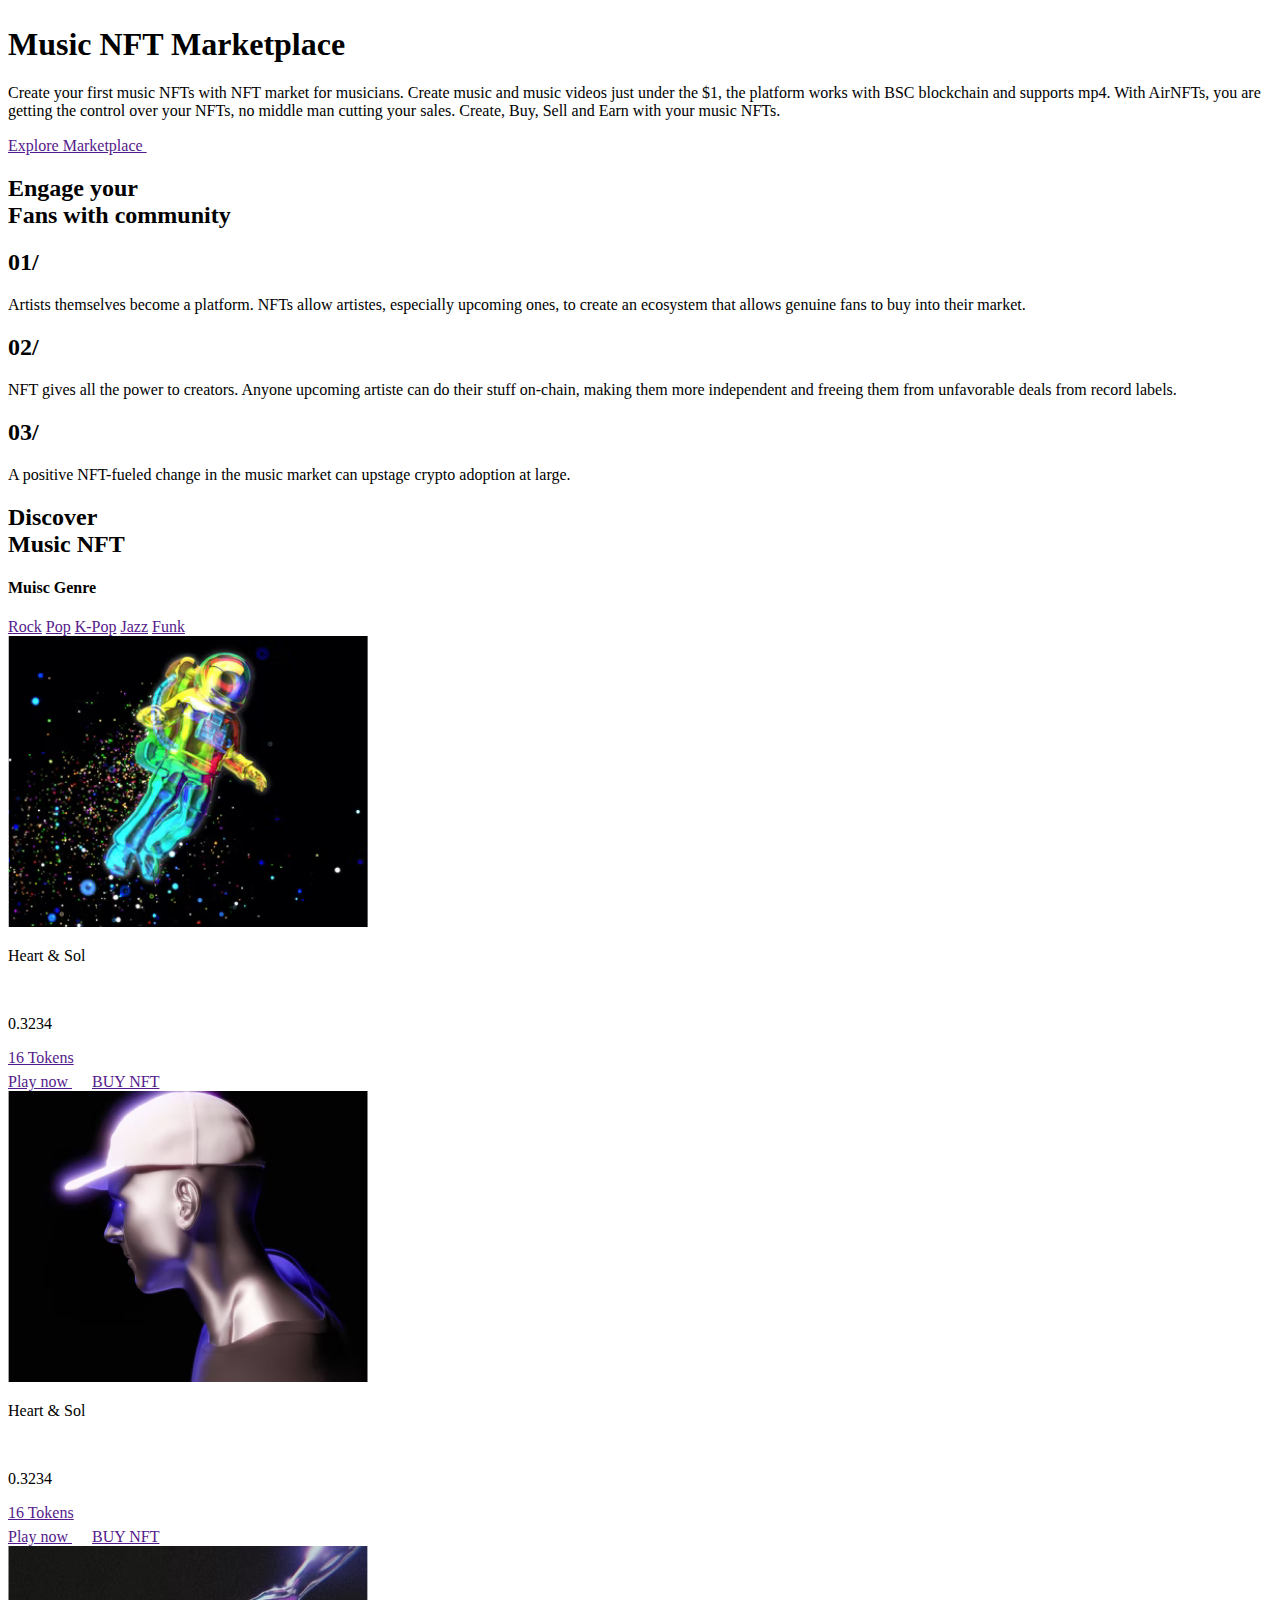
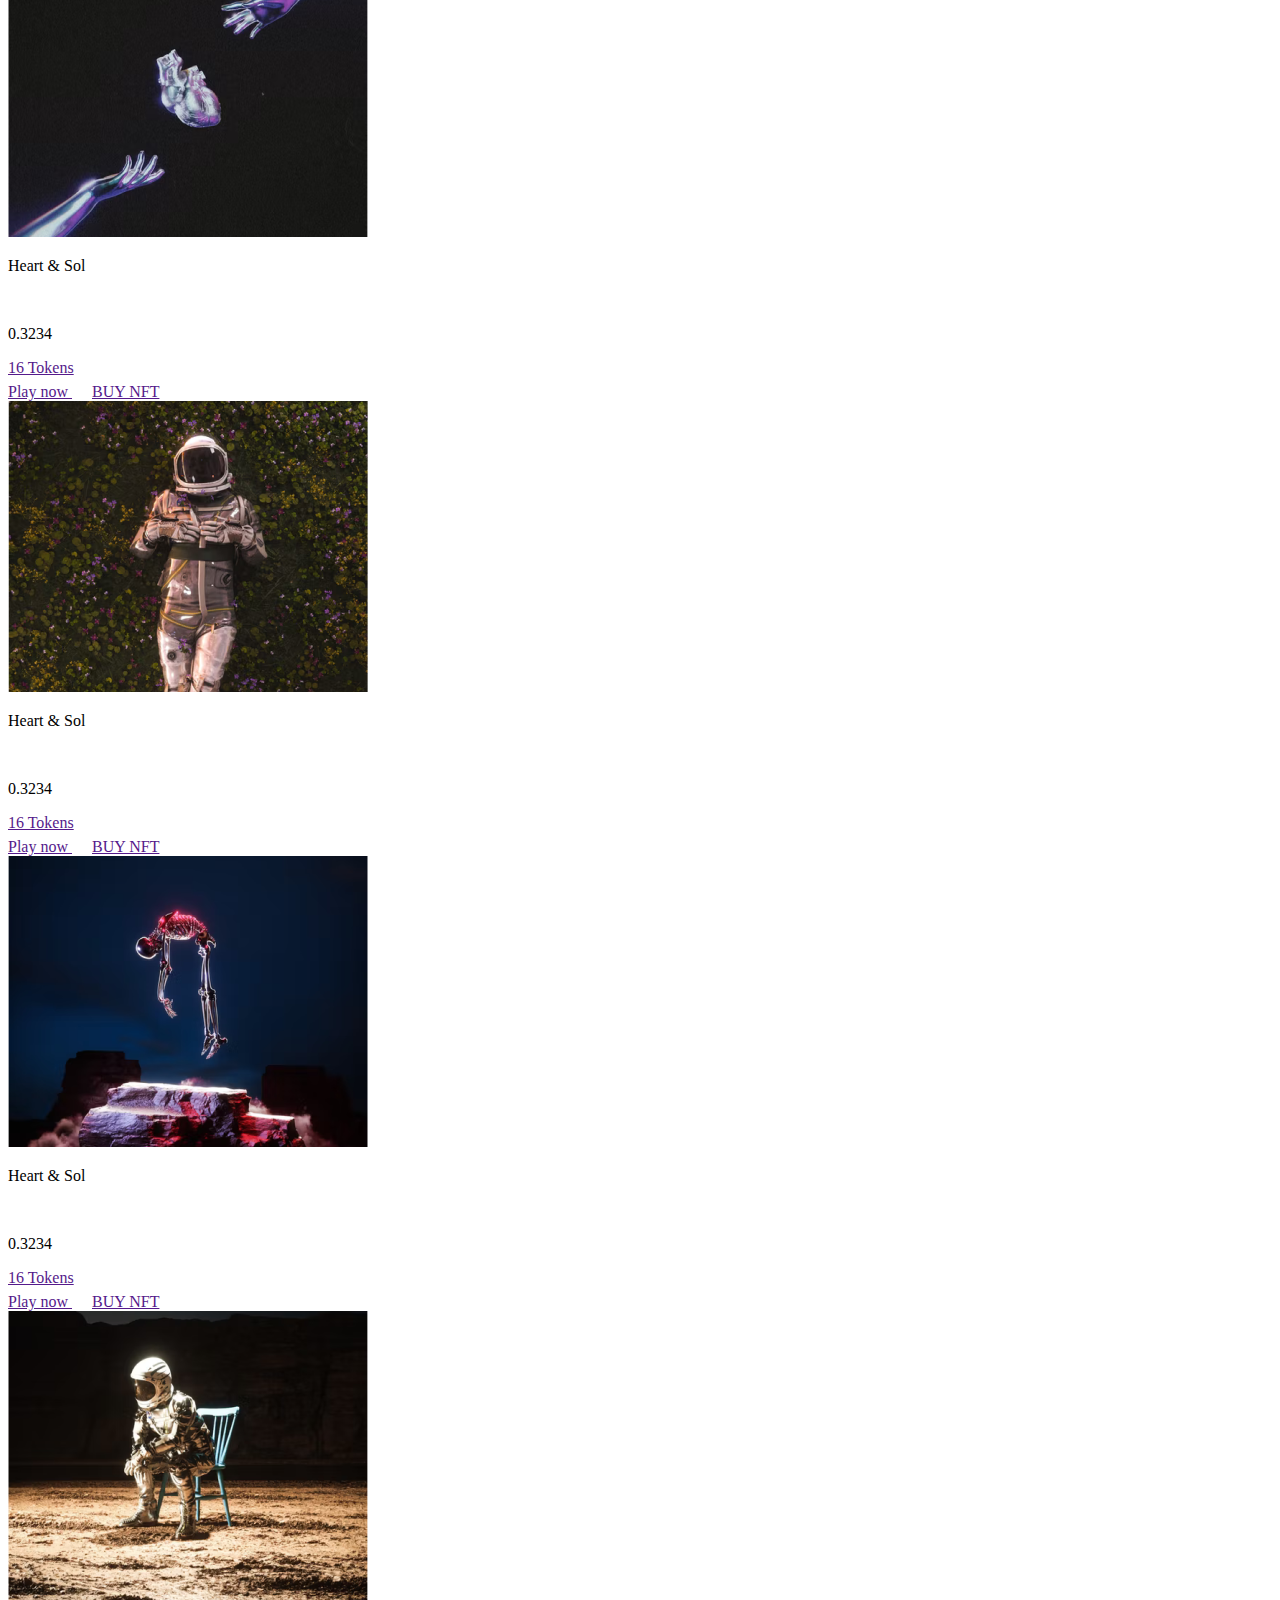
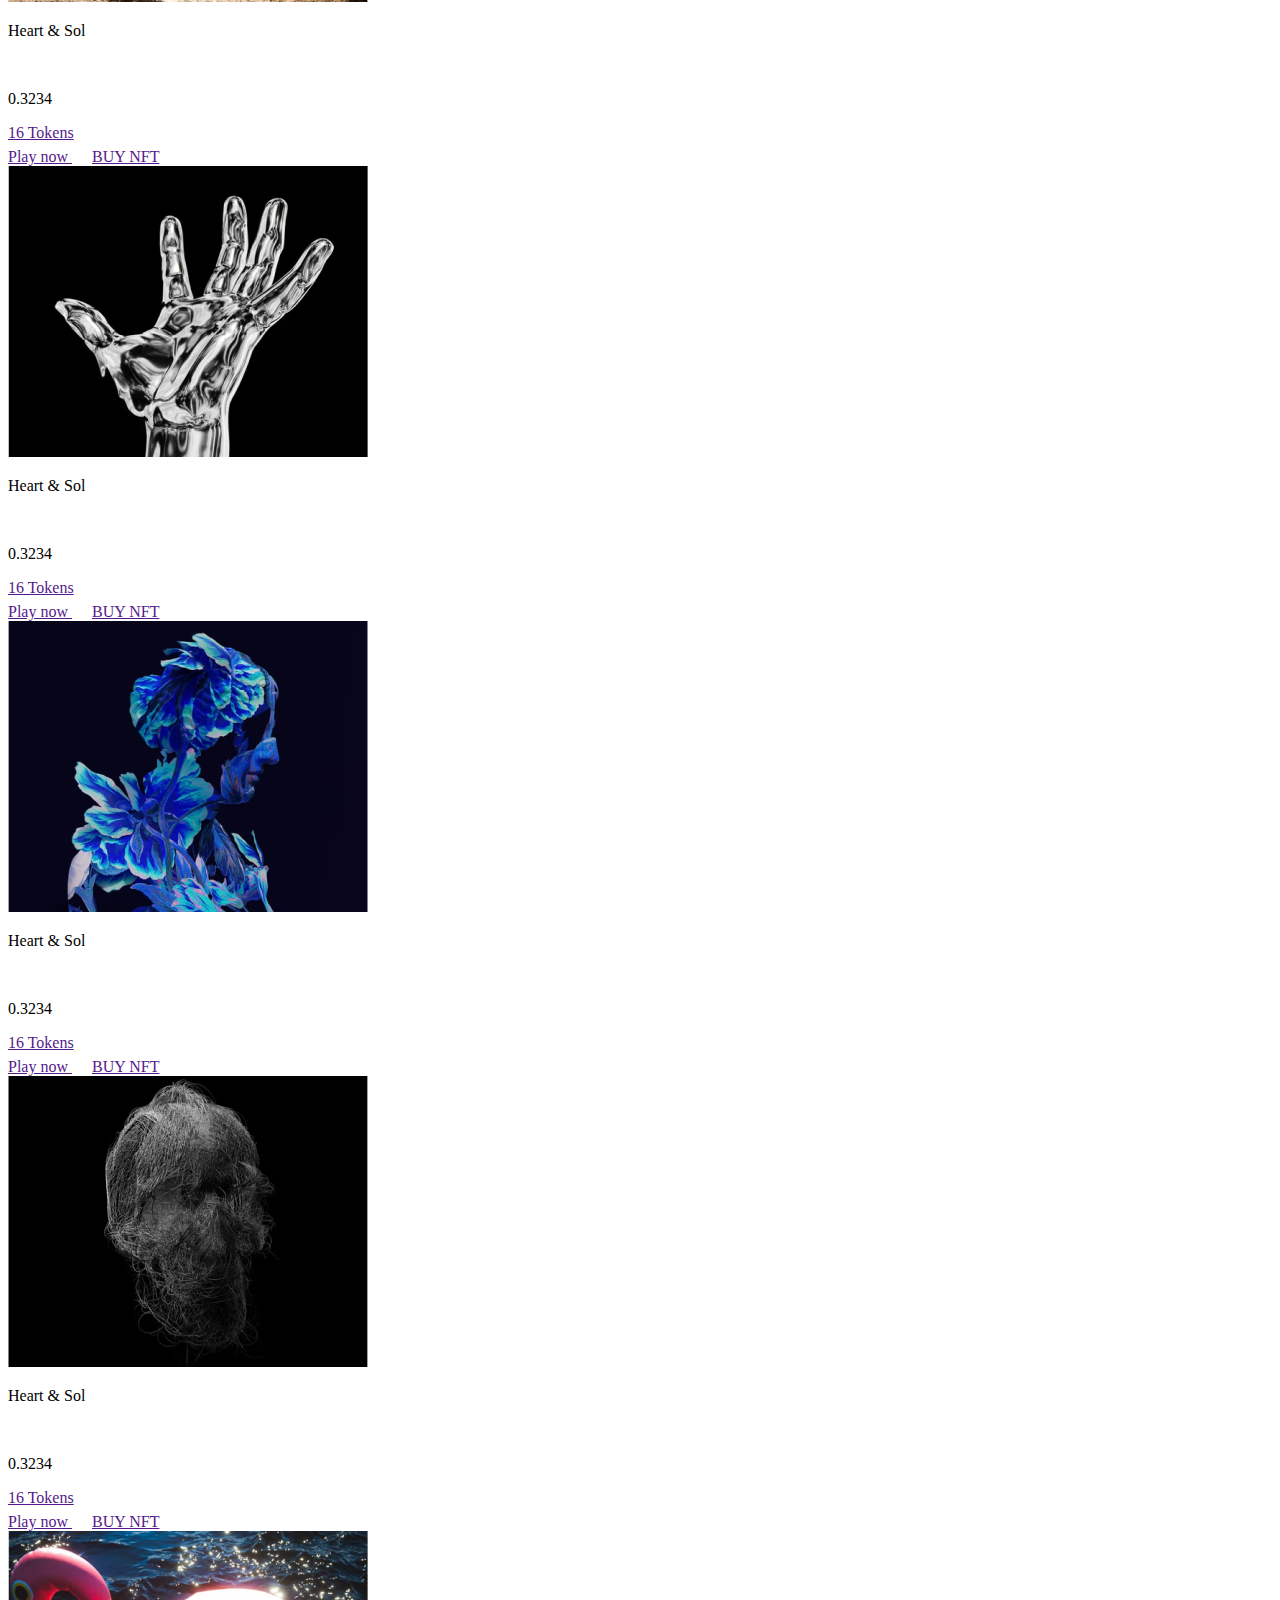
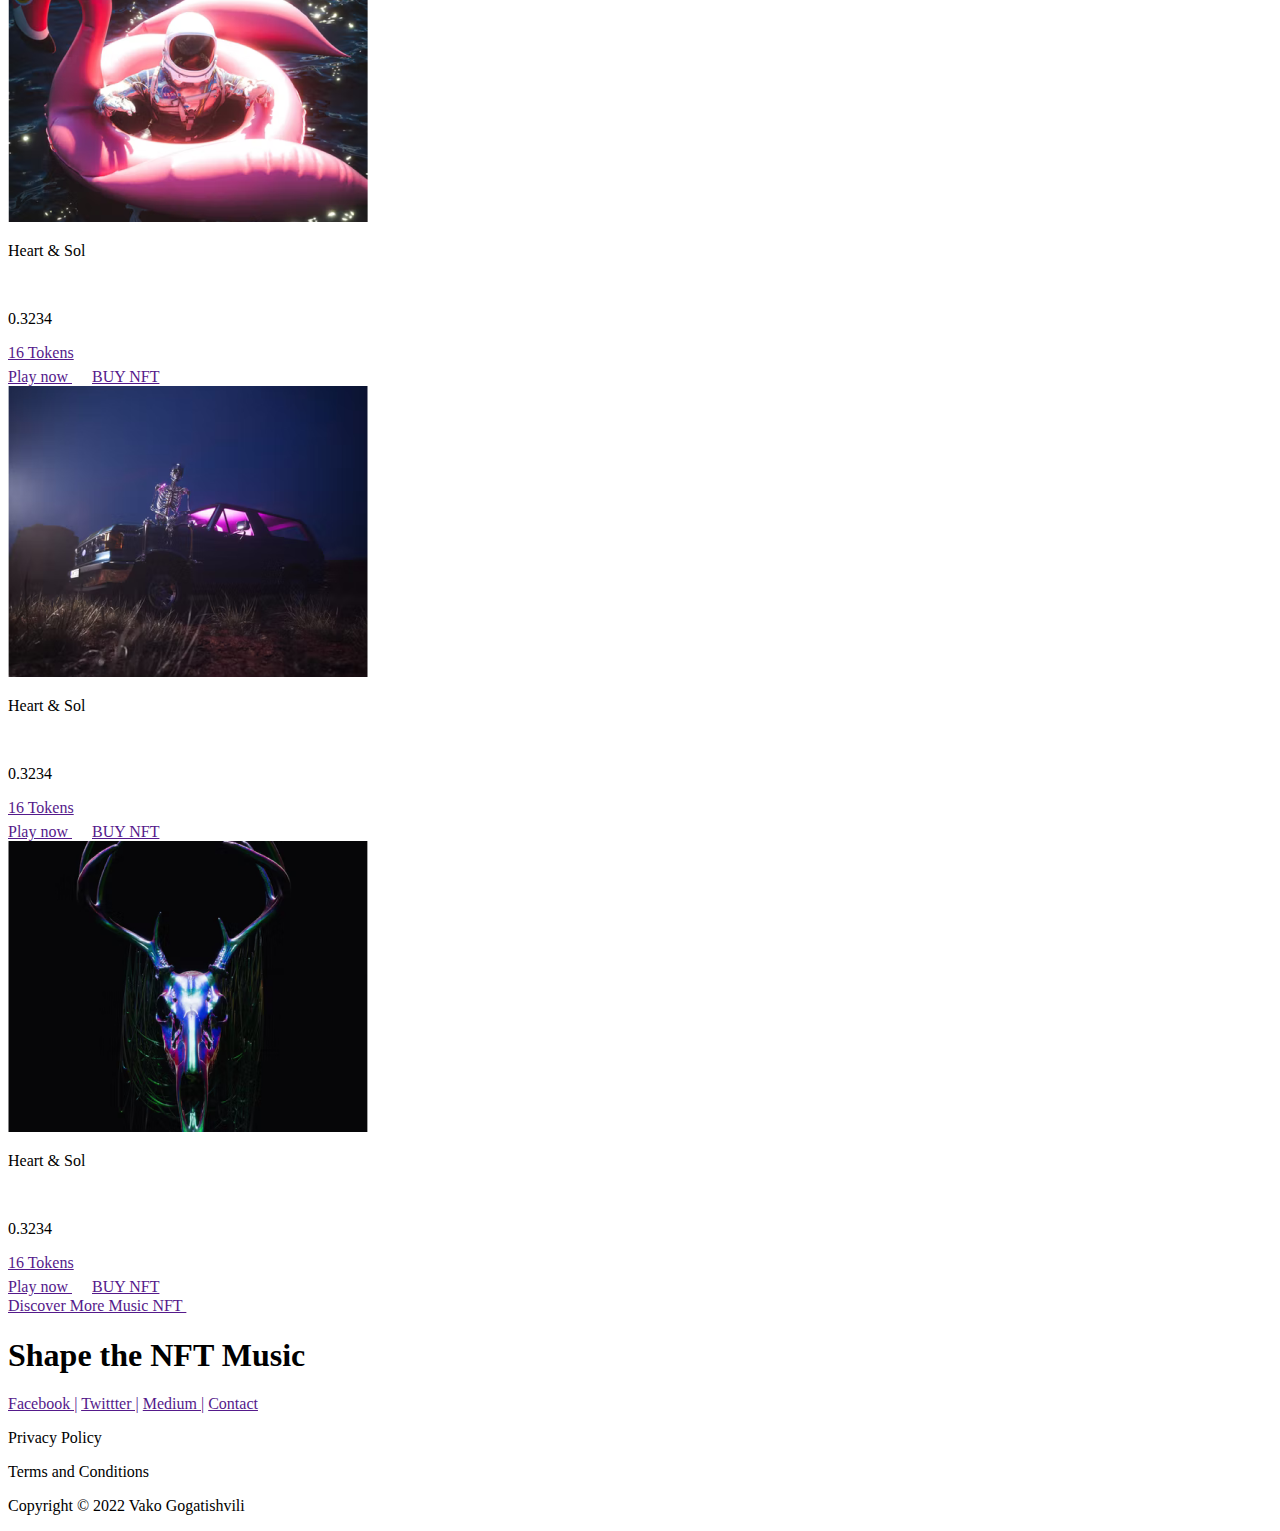
==== commit e4a338fc: "Update index.html" ====
--- a/index.html
+++ b/index.html
@@ -5,7 +5,7 @@
     <meta charset="UTF-8">
     <meta http-equiv="X-UA-Compatible" content="IE=edge">
     <meta name="viewport" content="width=device-width, initial-scale=1.0">
-    <link rel="stylesheet" href="/css/style.css">
+    <link rel="stylesheet" href="<link href="\css\style.css" type="text/css" rel="stylesheet">">
     <link
         href="https://fonts.googleapis.com/css2?family=Inter:wght@300;400;600&family=Poppins:wght@400;600&display=swap"
         rel="stylesheet">
@@ -458,4 +458,4 @@
     </footer>
 </body>
 
-</html>+</html>
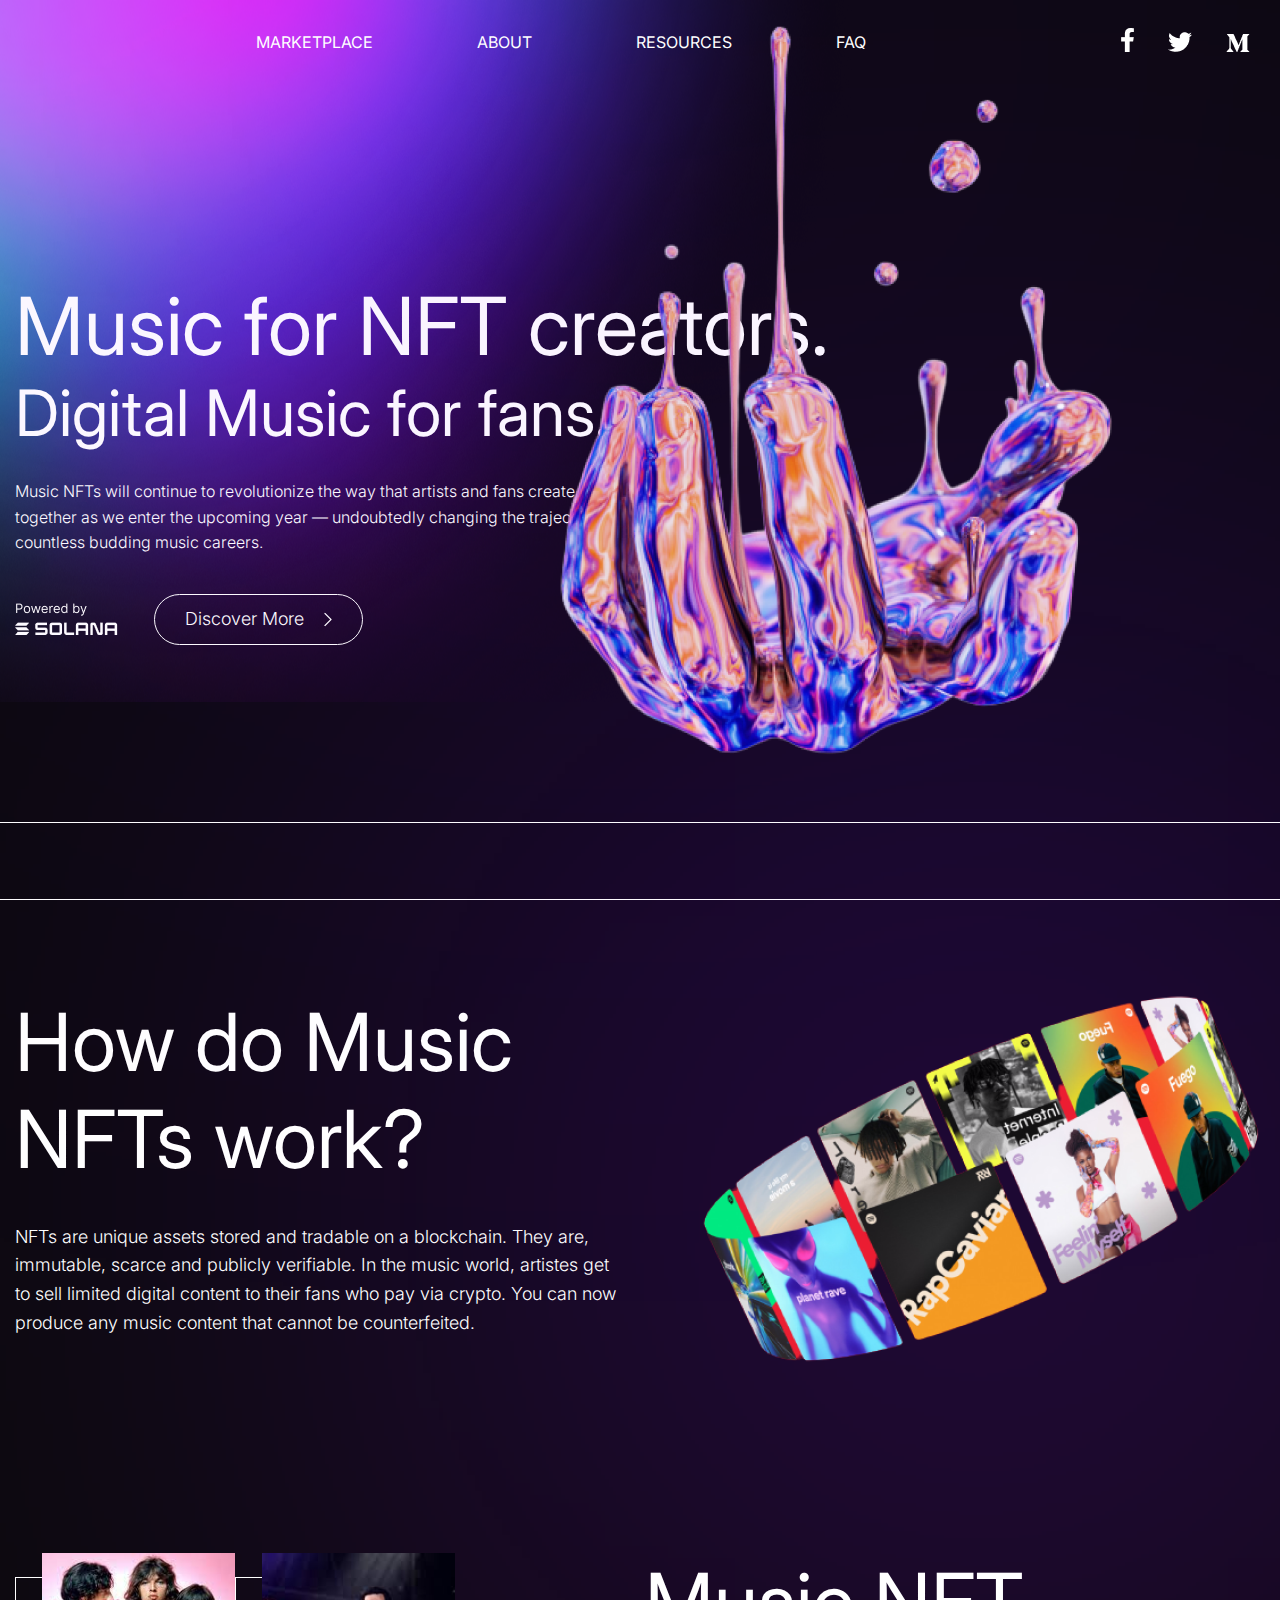
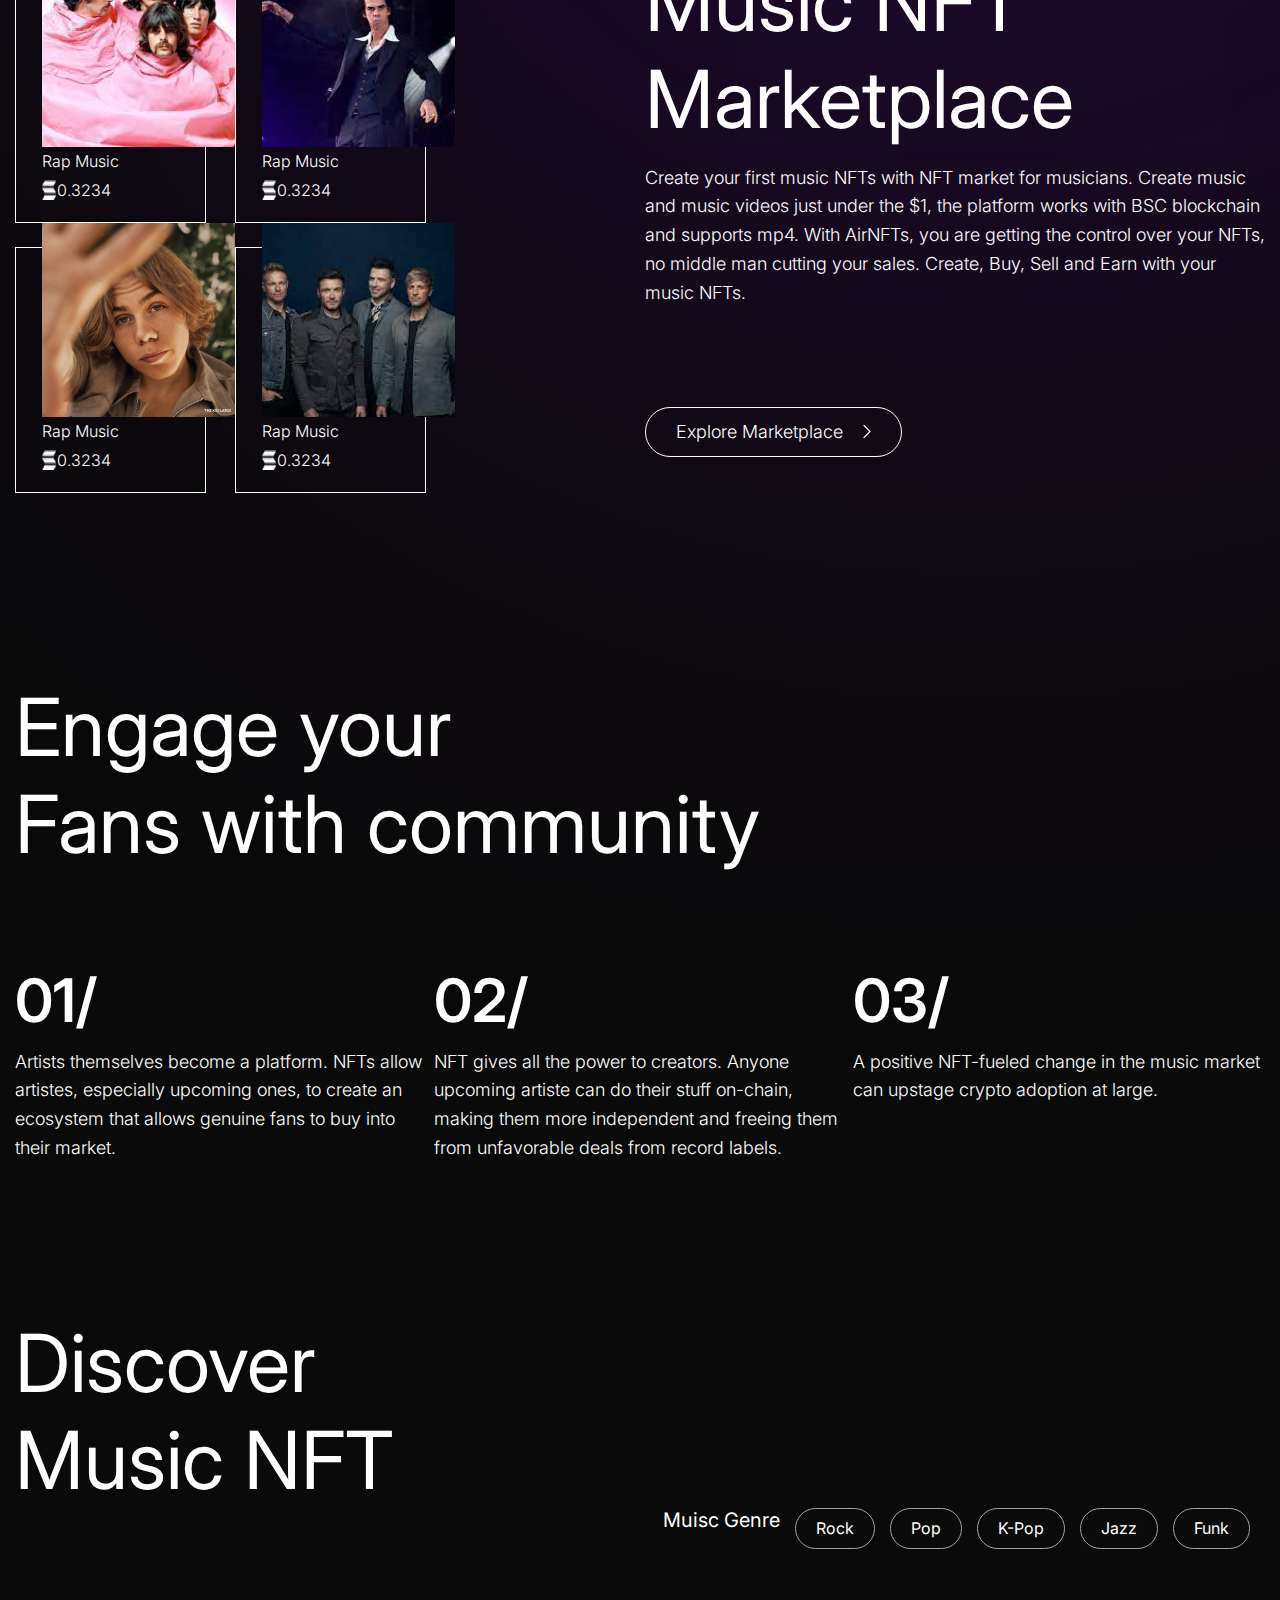
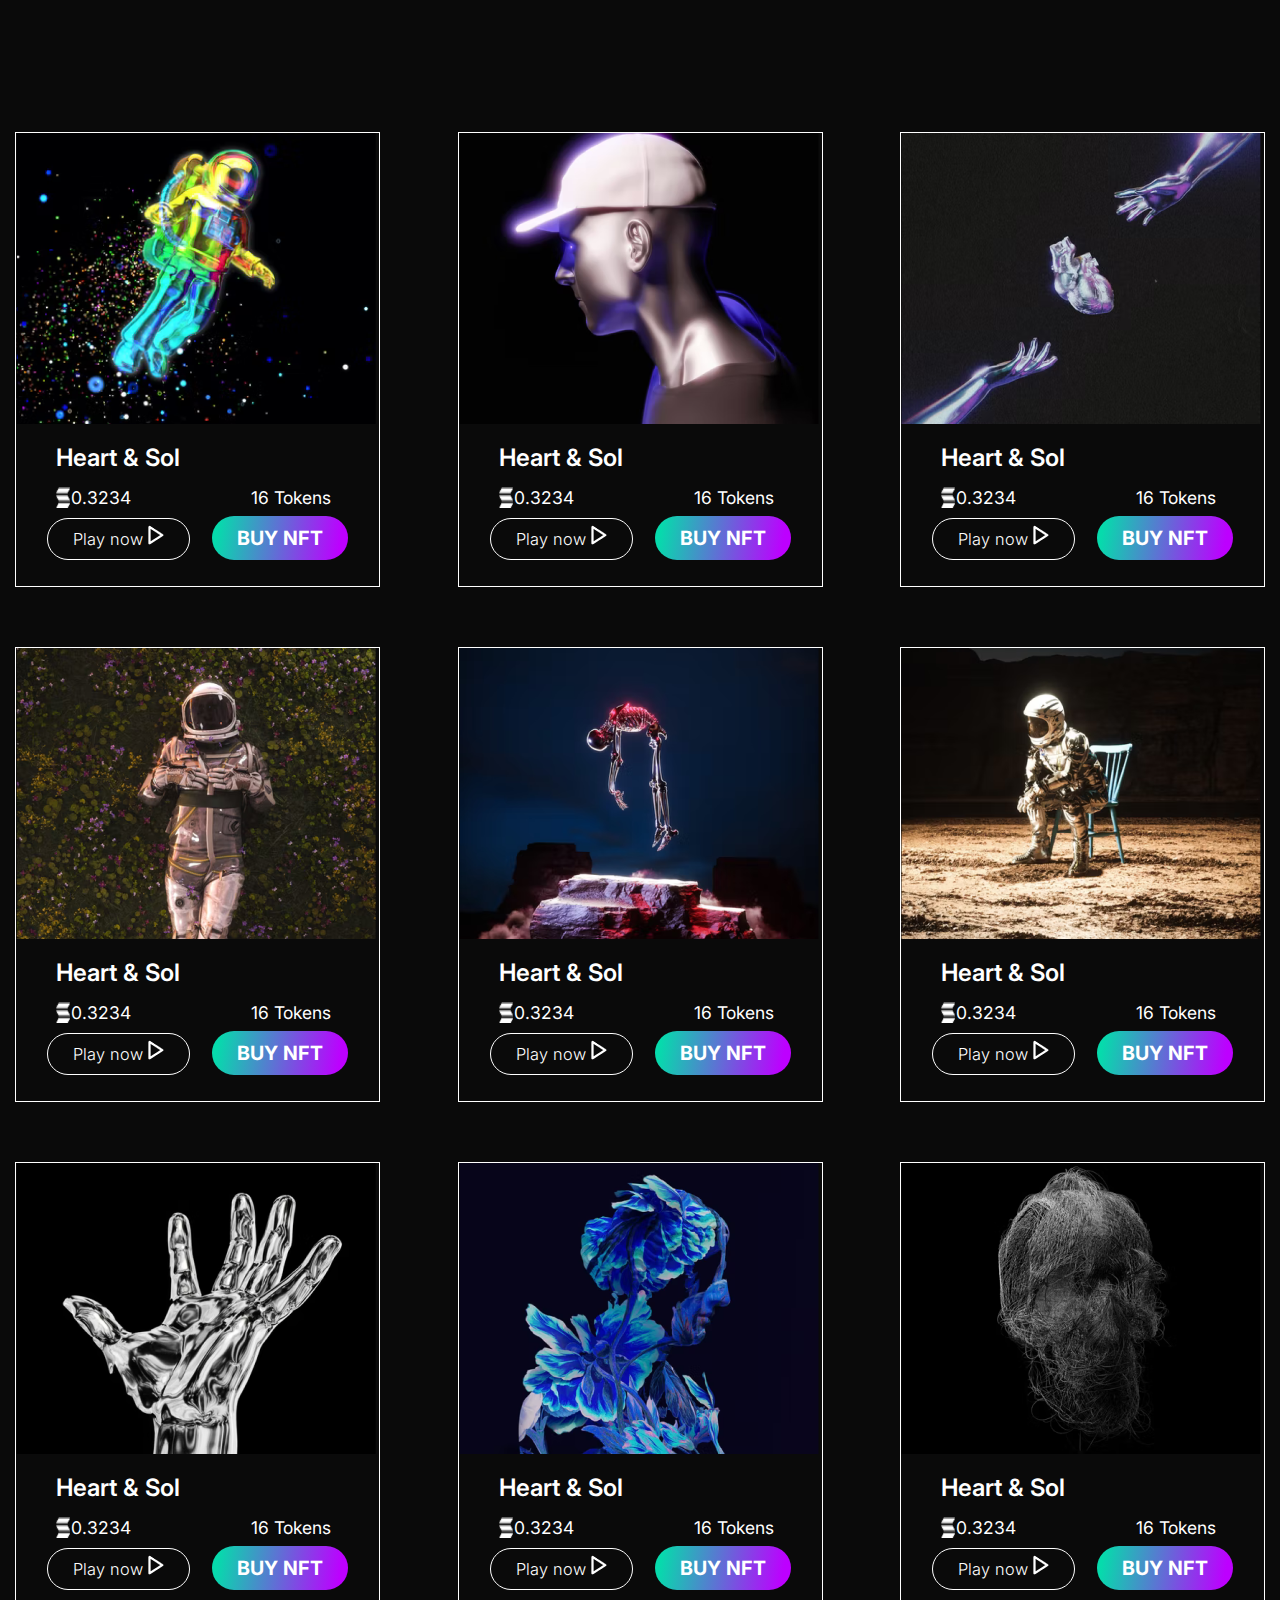
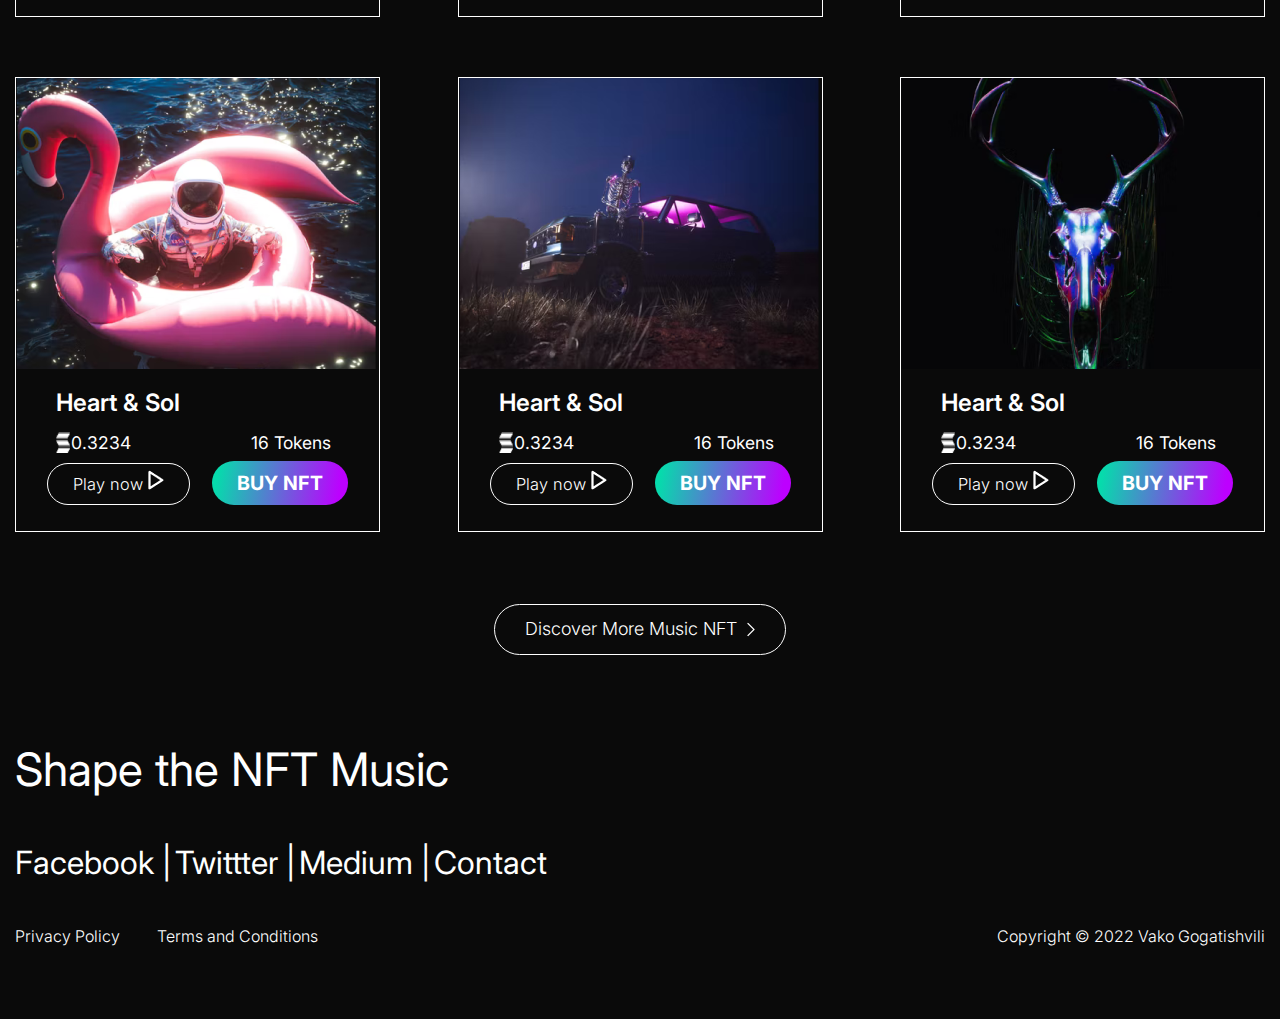
==== commit d3af6dfe: "Update index.html" ====
--- a/index.html
+++ b/index.html
@@ -5,7 +5,7 @@
     <meta charset="UTF-8">
     <meta http-equiv="X-UA-Compatible" content="IE=edge">
     <meta name="viewport" content="width=device-width, initial-scale=1.0">
-    <link rel="stylesheet" href="<link href="\css\style.css" type="text/css" rel="stylesheet">">
+    <link href="\css\style.css" type="text/css" rel="stylesheet">
     <link
         href="https://fonts.googleapis.com/css2?family=Inter:wght@300;400;600&family=Poppins:wght@400;600&display=swap"
         rel="stylesheet">
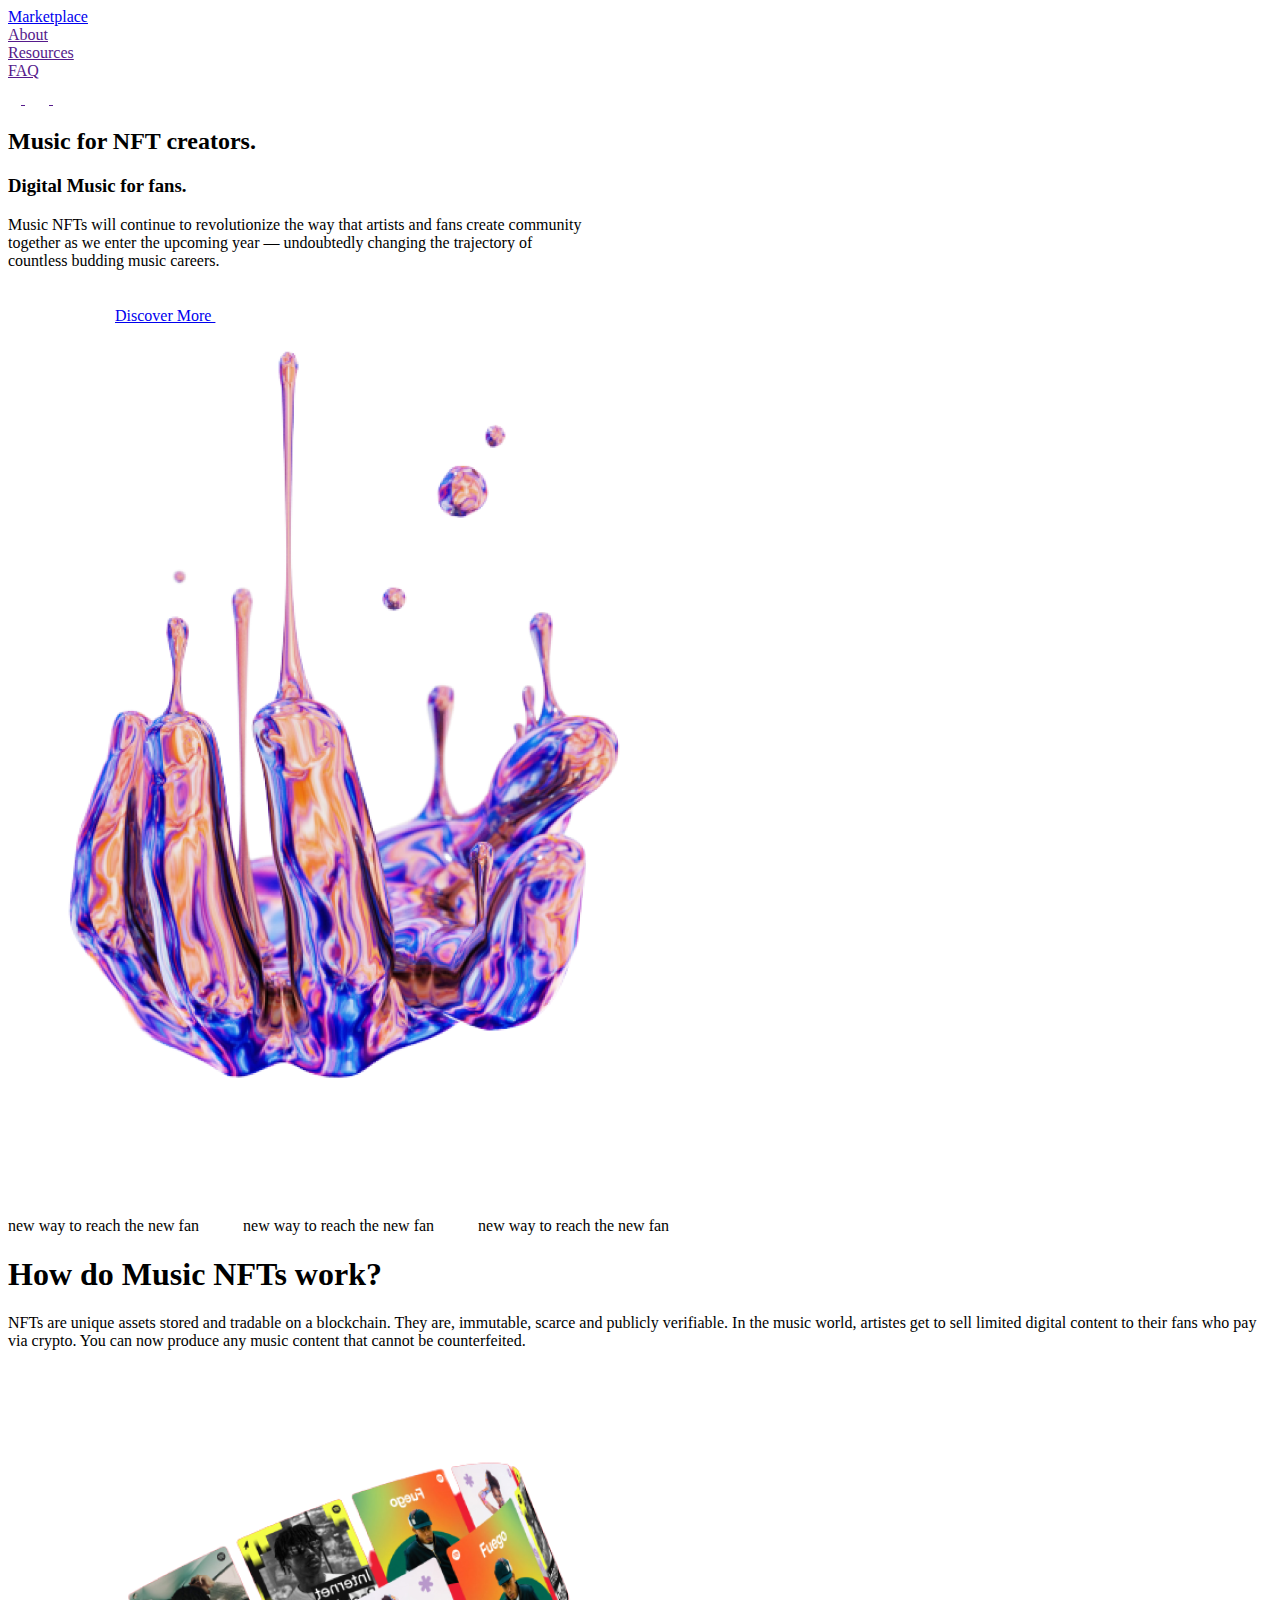
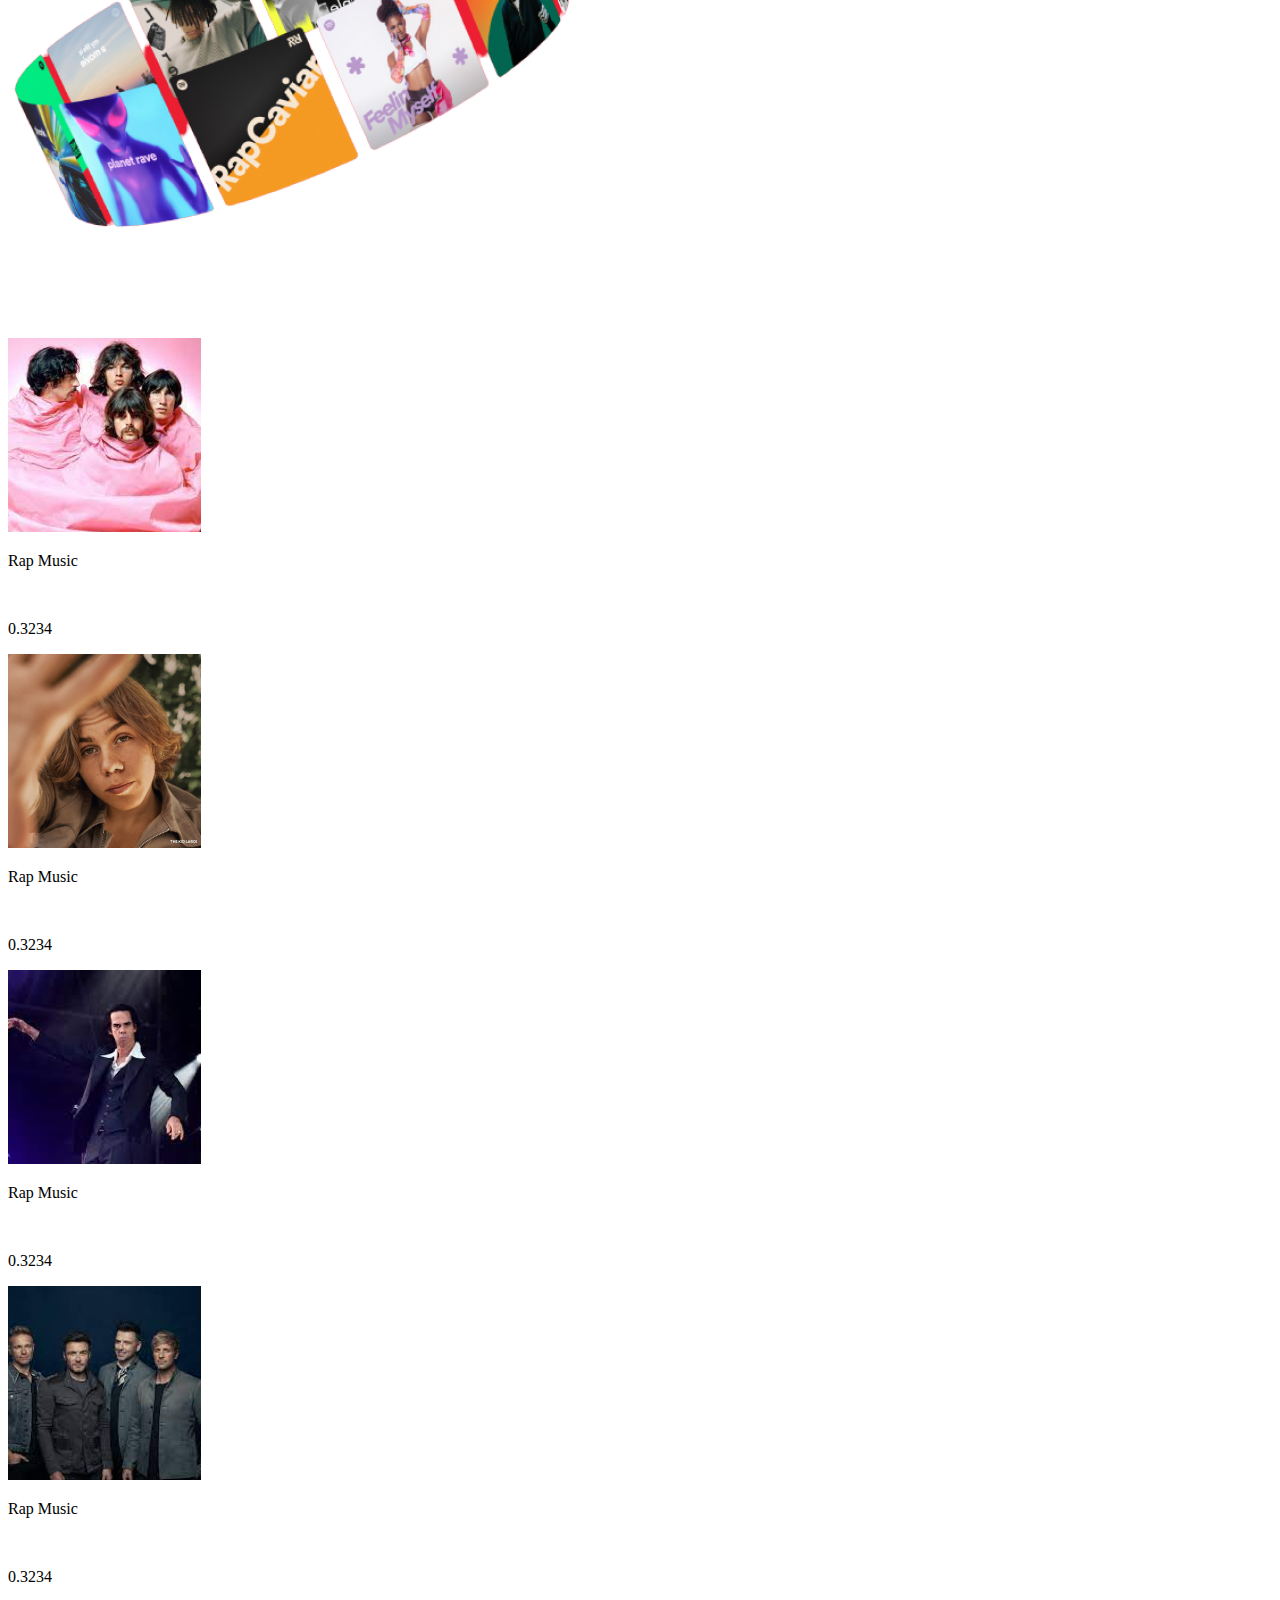
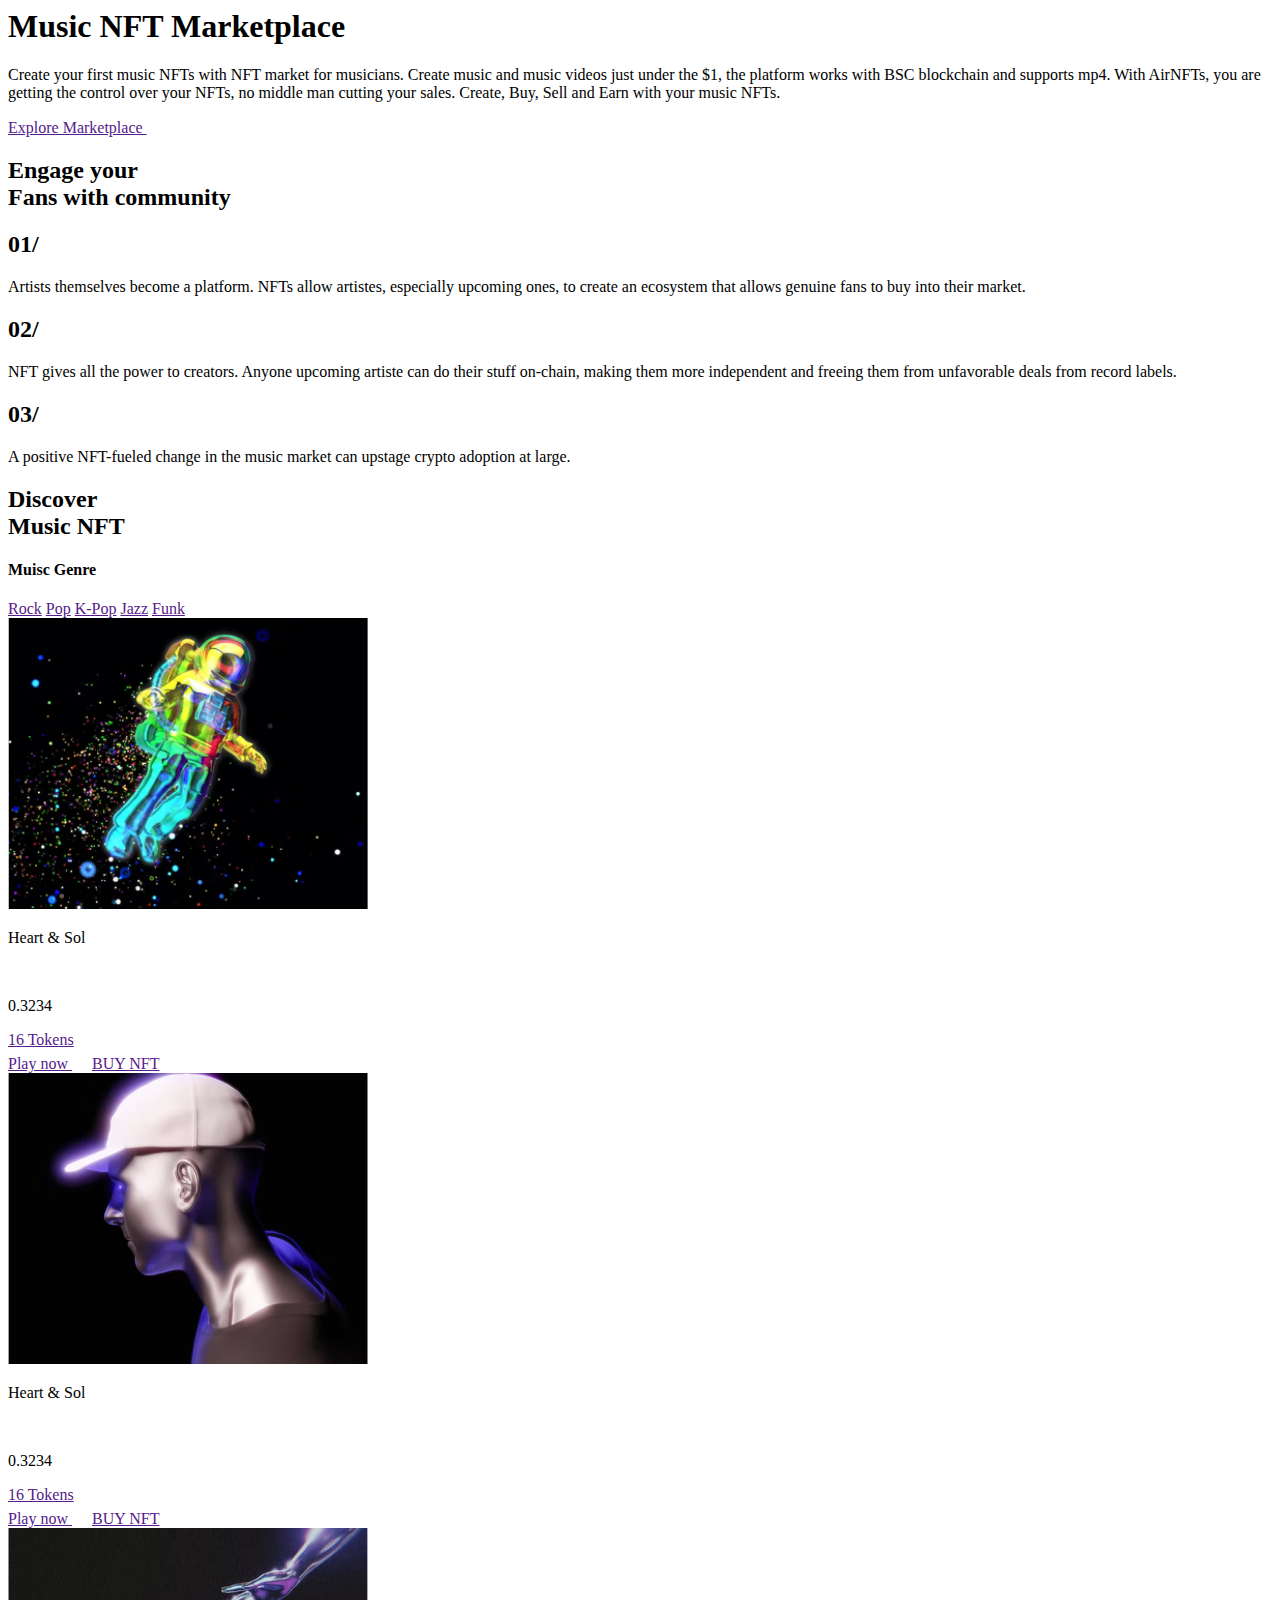
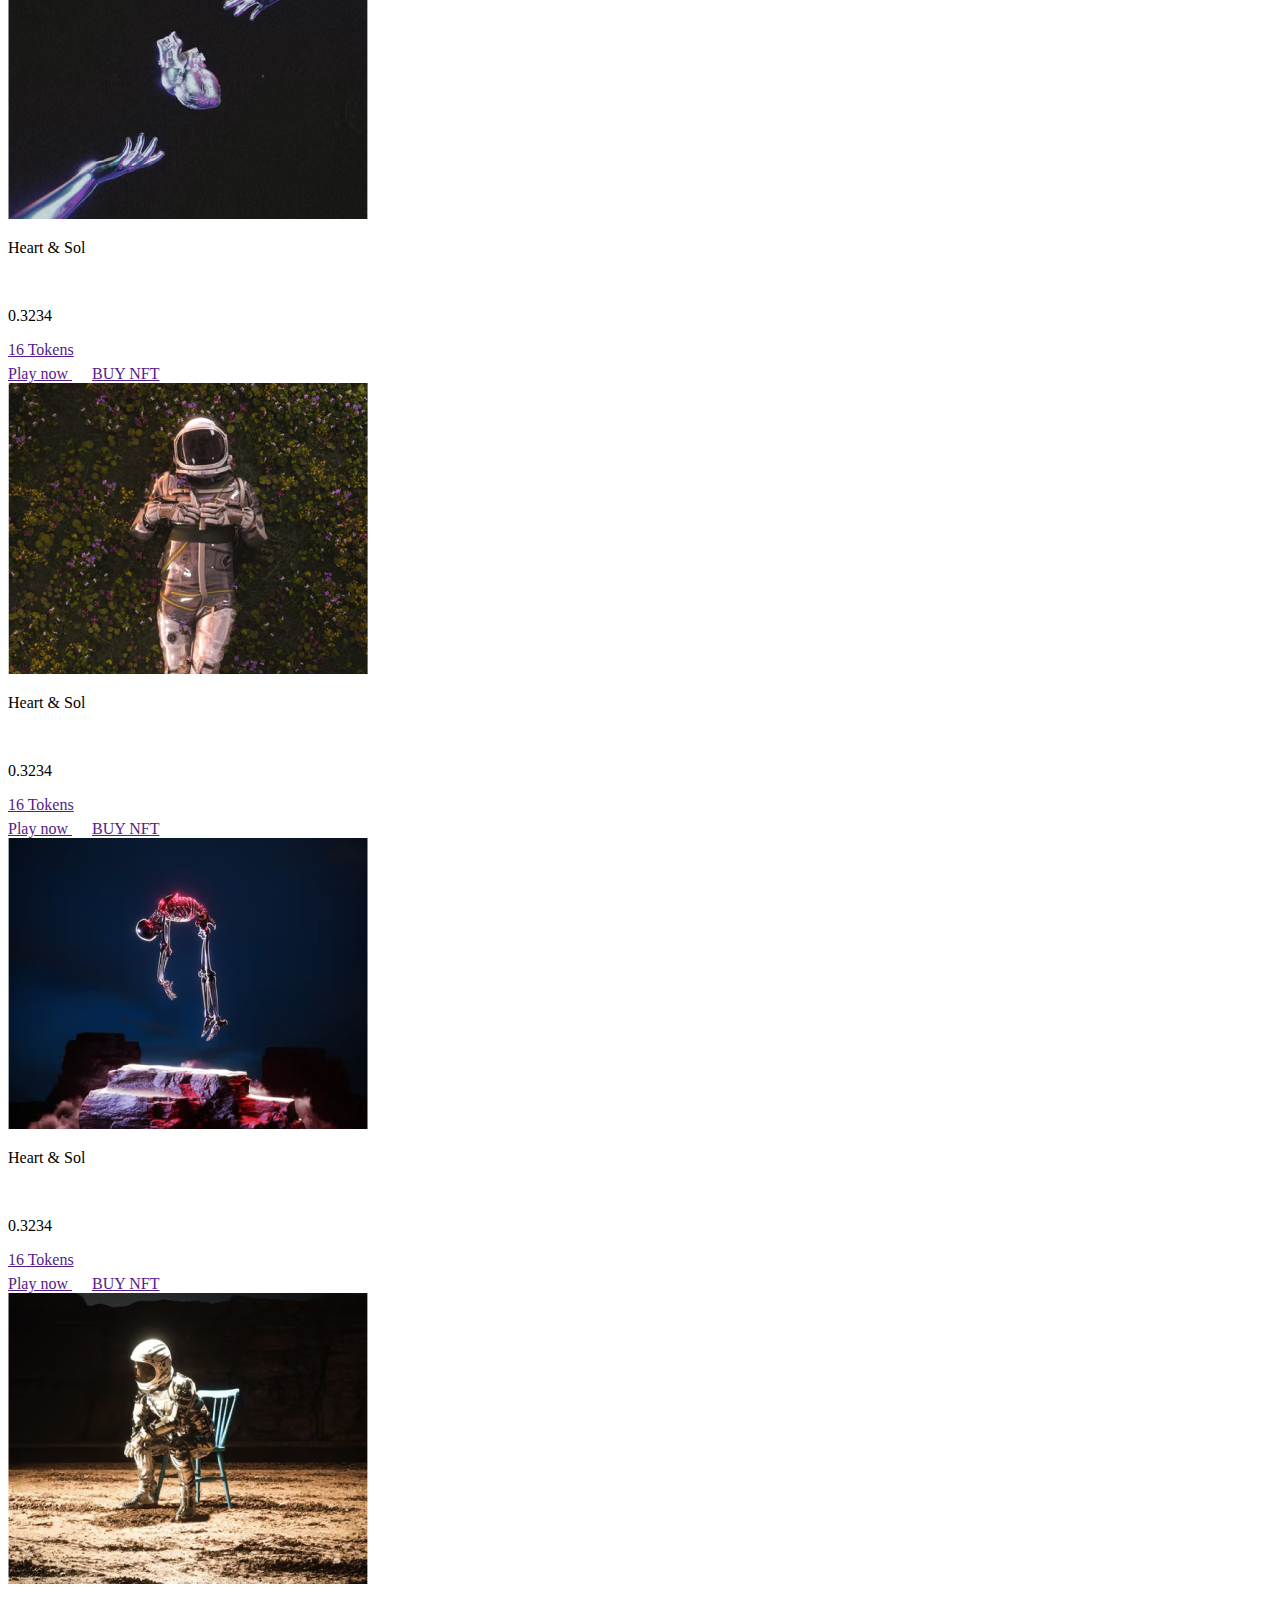
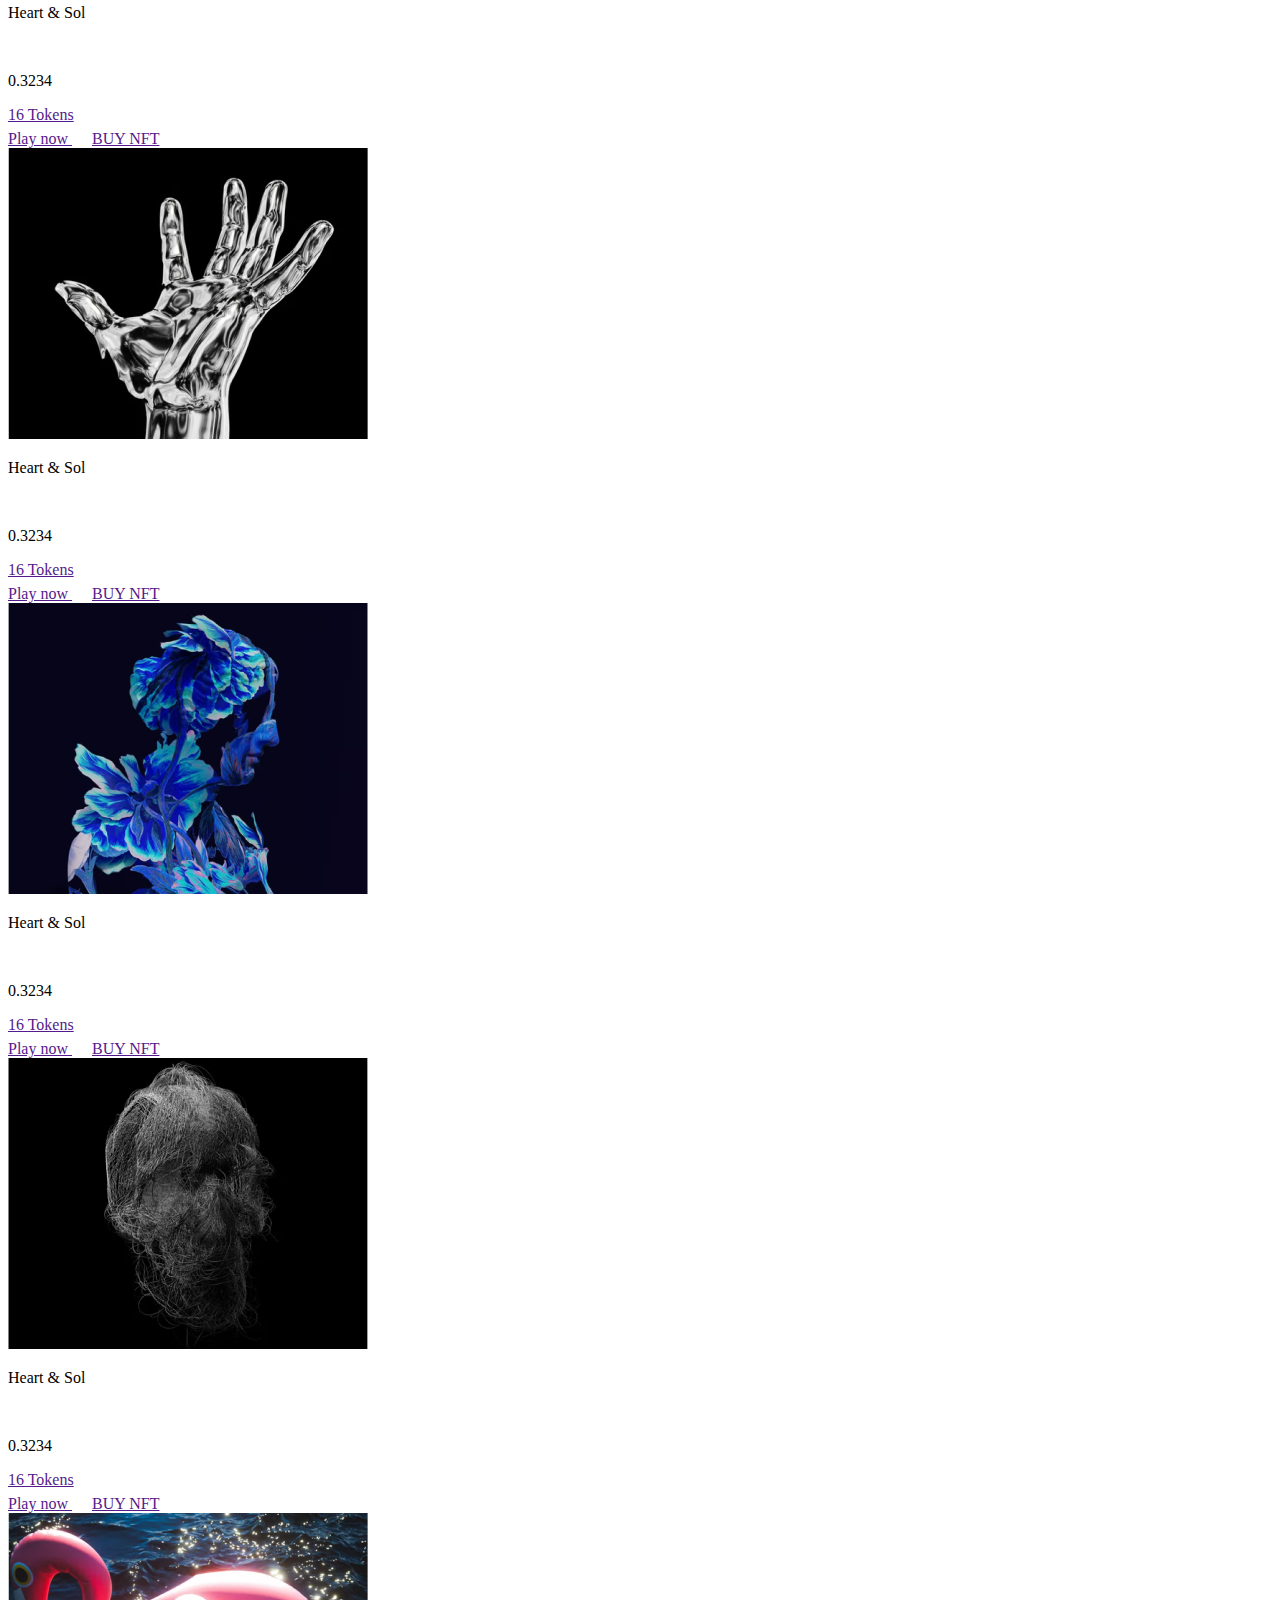
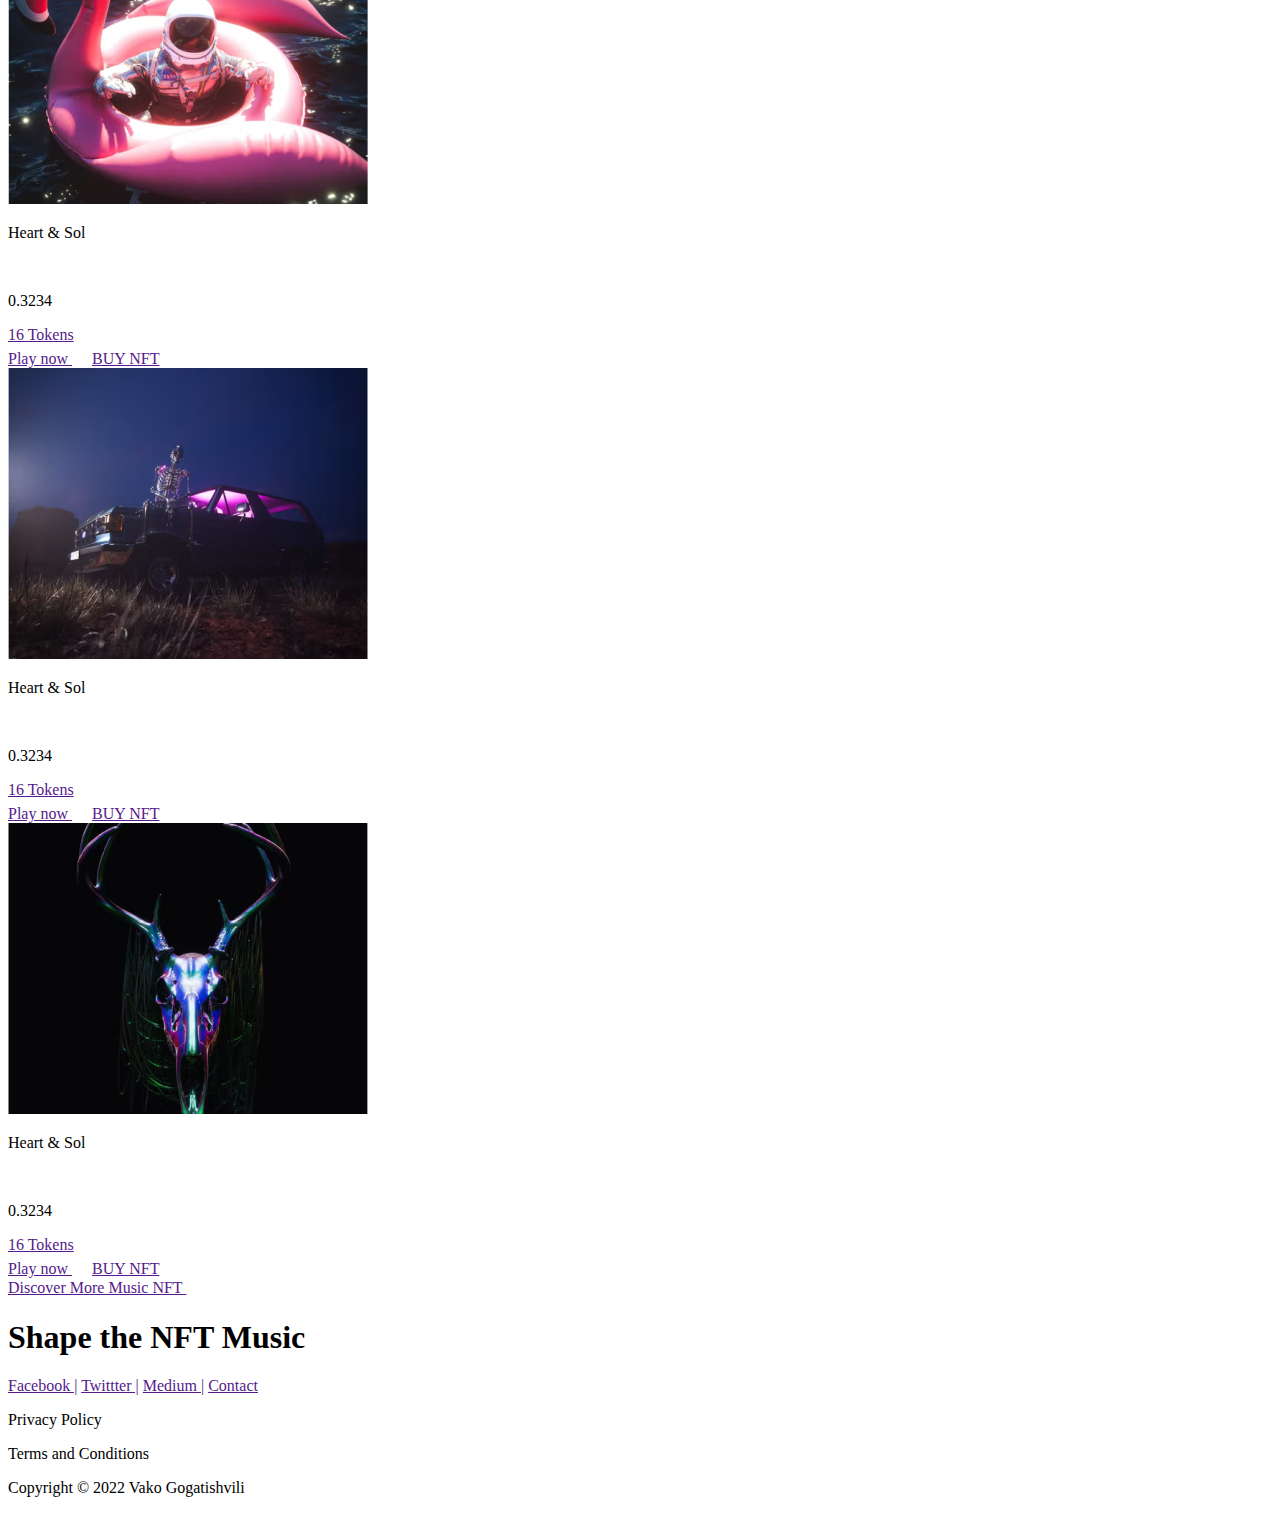
==== commit 9305c4f7: "Update index.html" ====
--- a/index.html
+++ b/index.html
@@ -5,7 +5,7 @@
     <meta charset="UTF-8">
     <meta http-equiv="X-UA-Compatible" content="IE=edge">
     <meta name="viewport" content="width=device-width, initial-scale=1.0">
-    <link href="\css\style.css" type="text/css" rel="stylesheet">
+    <link rel="stylesheet" href="/NFTmarketplace-landingpage/css/style.css">
     <link
         href="https://fonts.googleapis.com/css2?family=Inter:wght@300;400;600&family=Poppins:wght@400;600&display=swap"
         rel="stylesheet">
